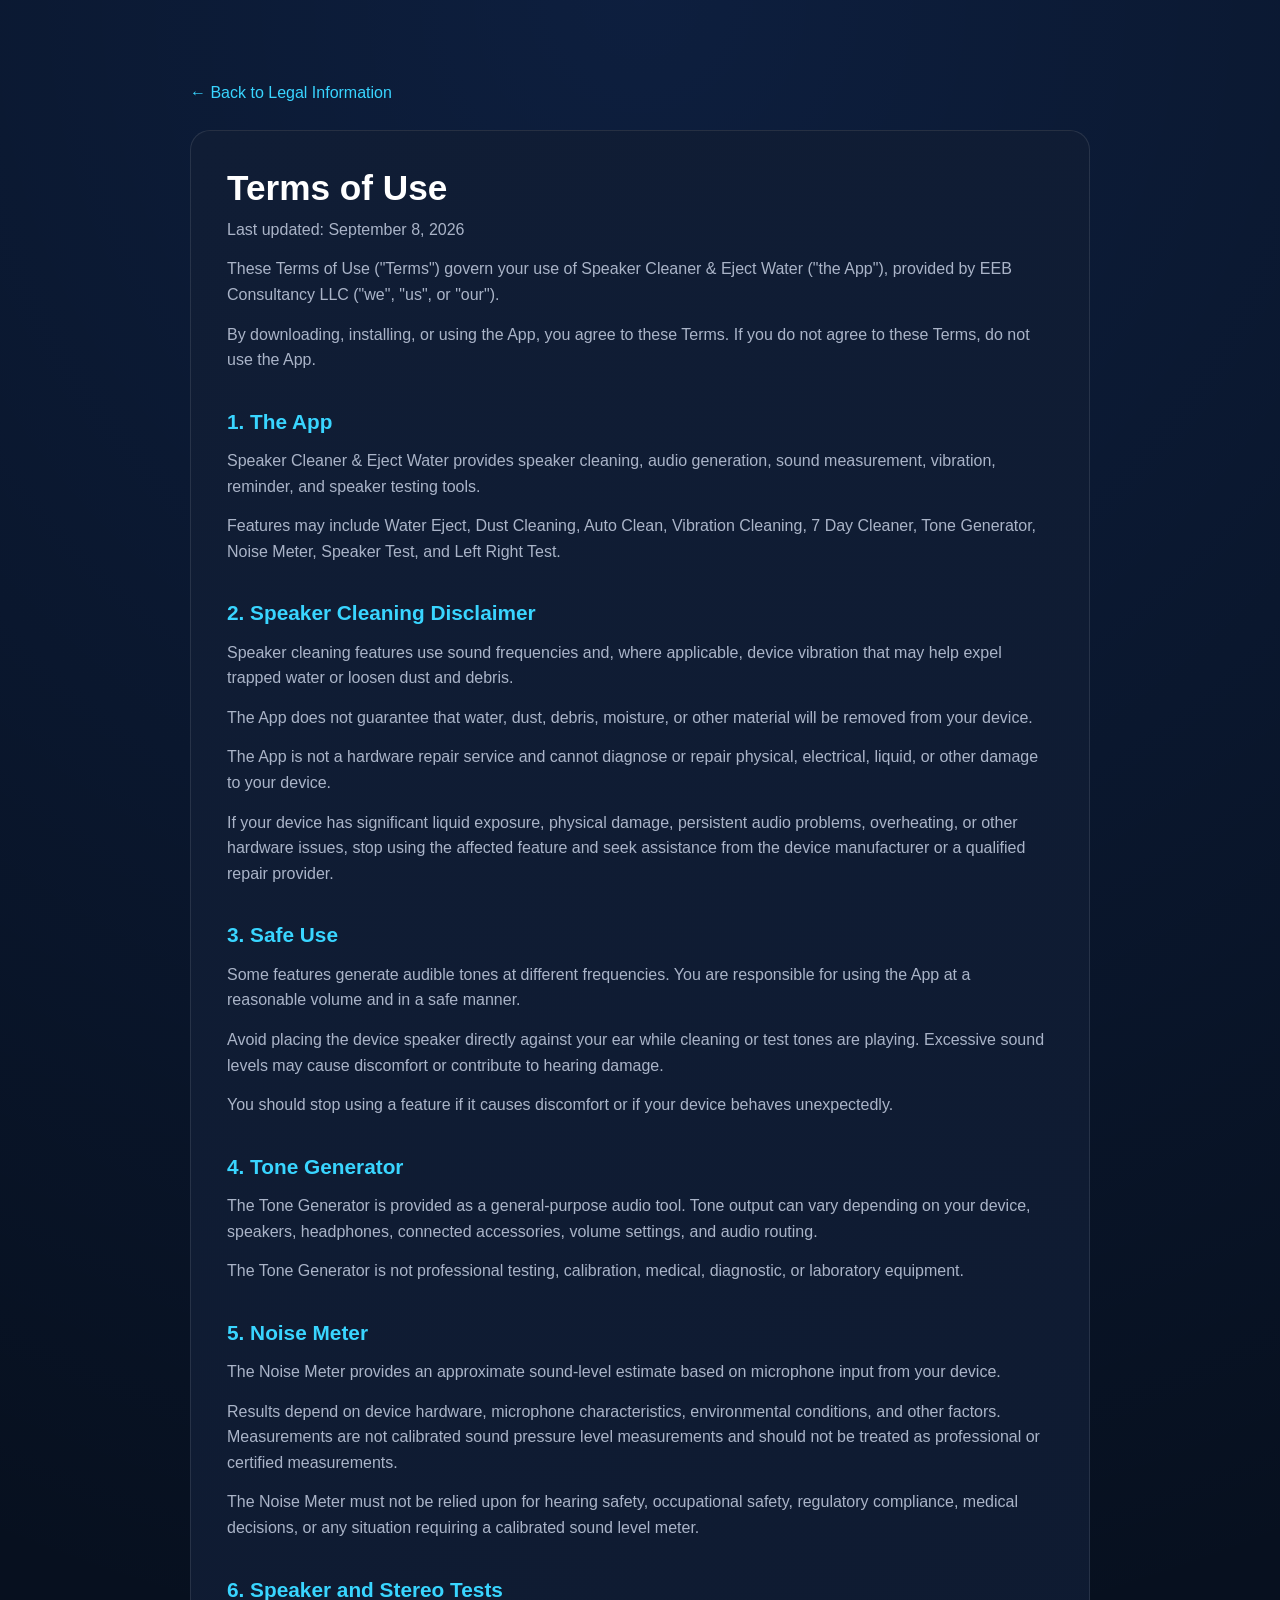
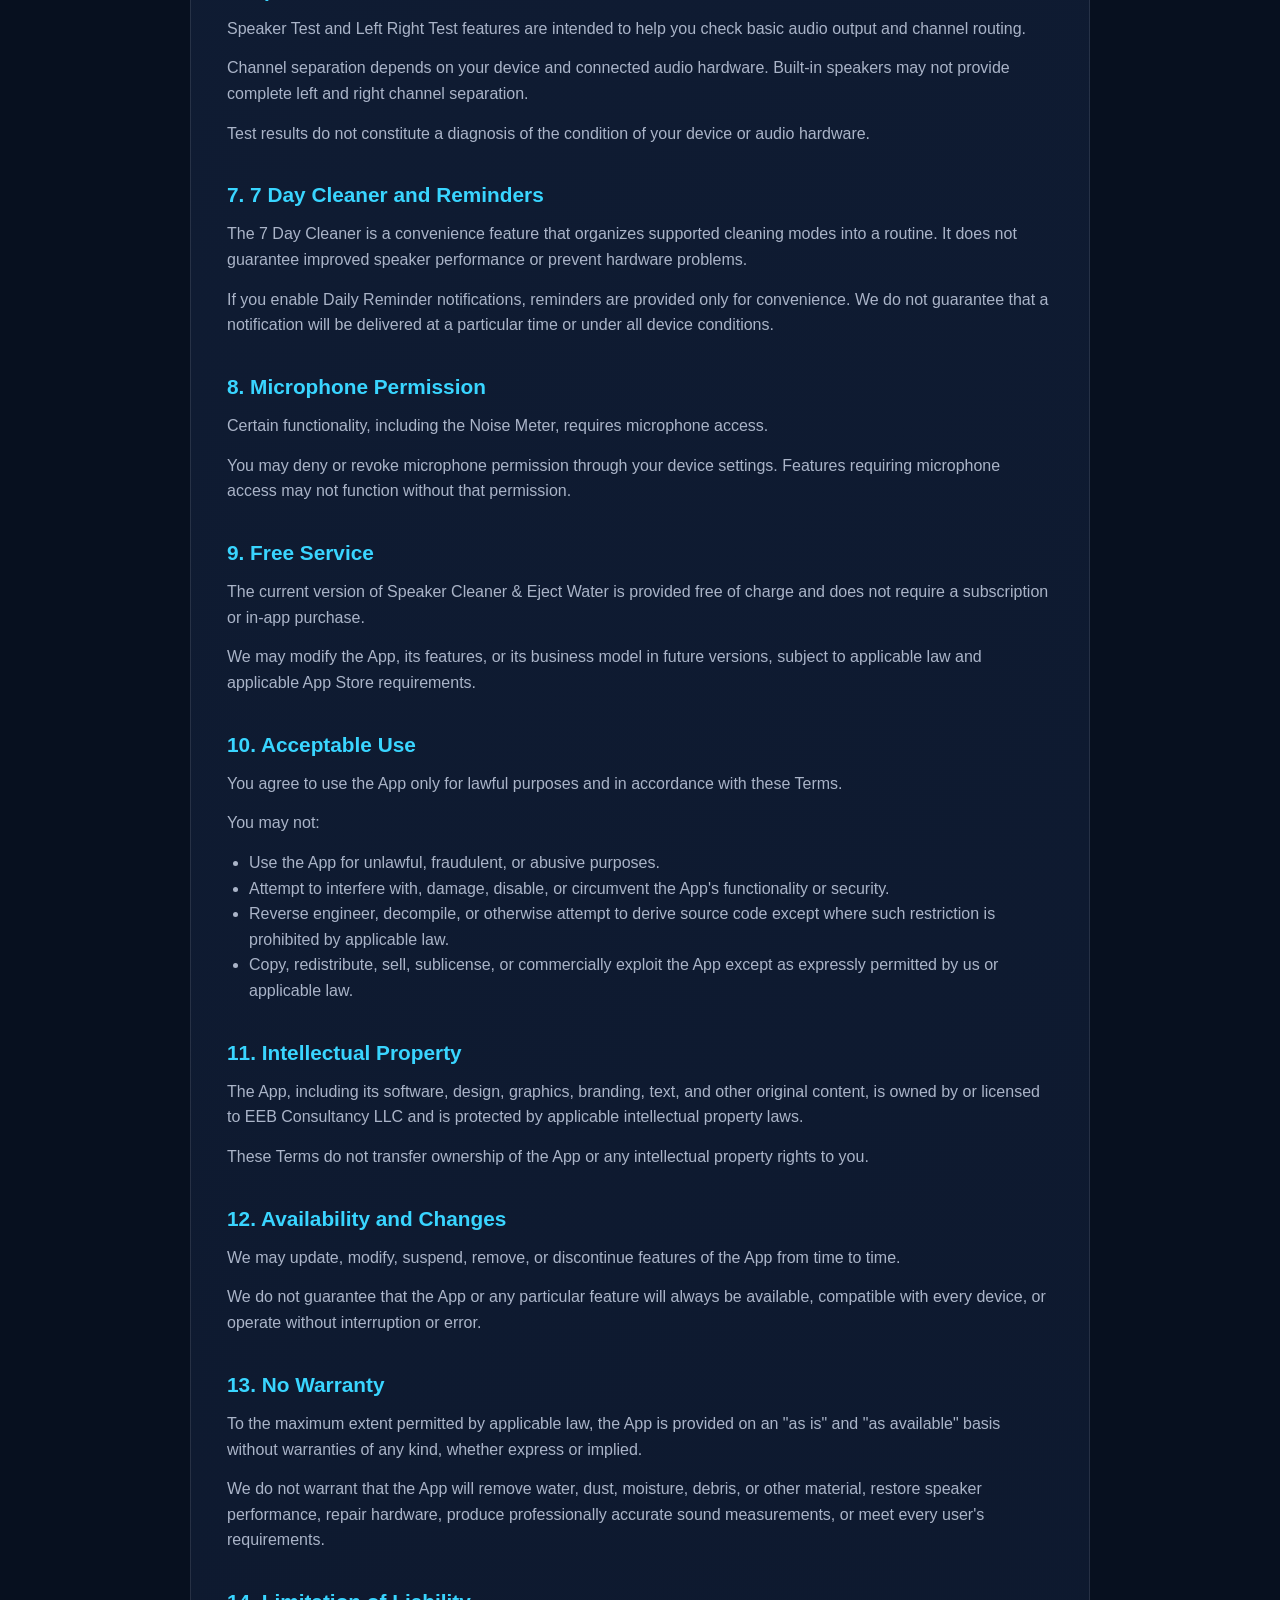
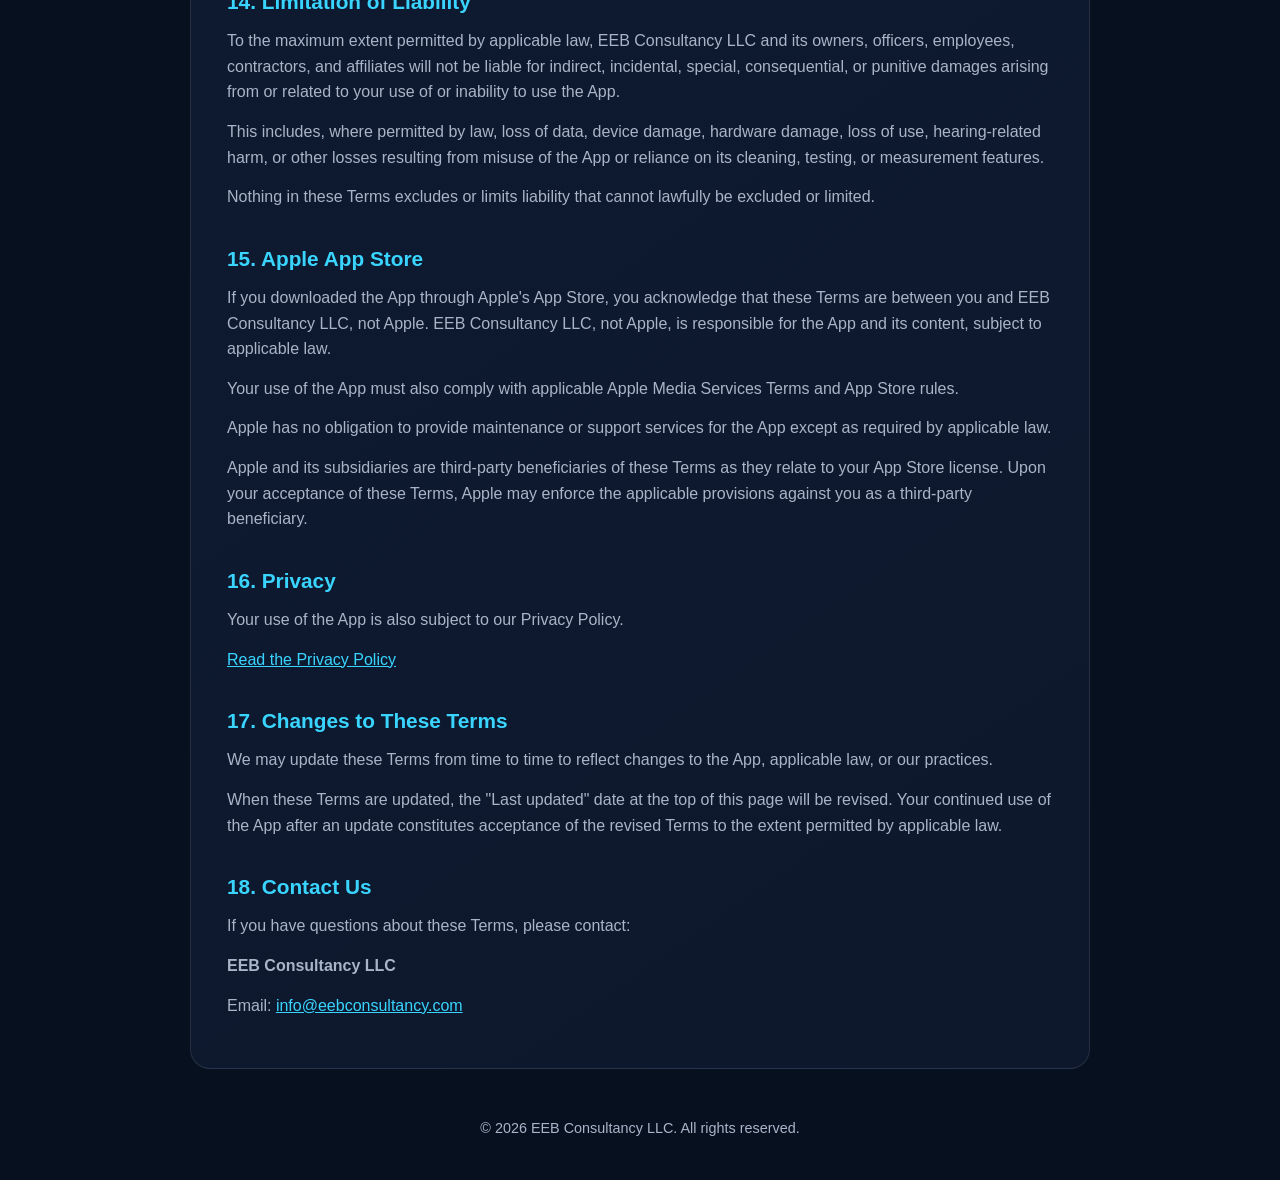
==== terms.html @ f28668a6 "Create terms.html" ====
<!DOCTYPE html>
<html lang="en">
<head>
  <meta charset="UTF-8">
  <meta name="viewport" content="width=device-width, initial-scale=1.0">
  <meta name="description" content="Terms of Use for Speaker Cleaner & Eject Water">
  <title>Terms of Use - Speaker Cleaner & Eject Water</title>
  <link rel="stylesheet" href="styles.css">
</head>

<body>
  <main class="container">
    <a class="back-link" href="index.html">← Back to Legal Information</a>

    <article class="legal-content">
      <h1>Terms of Use</h1>
      <p class="updated">Last updated: September 8, 2026</p>

      <p>
        These Terms of Use ("Terms") govern your use of Speaker Cleaner &
        Eject Water ("the App"), provided by EEB Consultancy LLC ("we", "us",
        or "our").
      </p>

      <p>
        By downloading, installing, or using the App, you agree to these Terms.
        If you do not agree to these Terms, do not use the App.
      </p>

      <h2>1. The App</h2>

      <p>
        Speaker Cleaner & Eject Water provides speaker cleaning, audio
        generation, sound measurement, vibration, reminder, and speaker
        testing tools.
      </p>

      <p>
        Features may include Water Eject, Dust Cleaning, Auto Clean,
        Vibration Cleaning, 7 Day Cleaner, Tone Generator, Noise Meter,
        Speaker Test, and Left Right Test.
      </p>

      <h2>2. Speaker Cleaning Disclaimer</h2>

      <p>
        Speaker cleaning features use sound frequencies and, where
        applicable, device vibration that may help expel trapped water or
        loosen dust and debris.
      </p>

      <p>
        The App does not guarantee that water, dust, debris, moisture, or
        other material will be removed from your device.
      </p>

      <p>
        The App is not a hardware repair service and cannot diagnose or repair
        physical, electrical, liquid, or other damage to your device.
      </p>

      <p>
        If your device has significant liquid exposure, physical damage,
        persistent audio problems, overheating, or other hardware issues,
        stop using the affected feature and seek assistance from the device
        manufacturer or a qualified repair provider.
      </p>

      <h2>3. Safe Use</h2>

      <p>
        Some features generate audible tones at different frequencies. You
        are responsible for using the App at a reasonable volume and in a
        safe manner.
      </p>

      <p>
        Avoid placing the device speaker directly against your ear while
        cleaning or test tones are playing. Excessive sound levels may cause
        discomfort or contribute to hearing damage.
      </p>

      <p>
        You should stop using a feature if it causes discomfort or if your
        device behaves unexpectedly.
      </p>

      <h2>4. Tone Generator</h2>

      <p>
        The Tone Generator is provided as a general-purpose audio tool. Tone
        output can vary depending on your device, speakers, headphones,
        connected accessories, volume settings, and audio routing.
      </p>

      <p>
        The Tone Generator is not professional testing, calibration, medical,
        diagnostic, or laboratory equipment.
      </p>

      <h2>5. Noise Meter</h2>

      <p>
        The Noise Meter provides an approximate sound-level estimate based on
        microphone input from your device.
      </p>

      <p>
        Results depend on device hardware, microphone characteristics,
        environmental conditions, and other factors. Measurements are not
        calibrated sound pressure level measurements and should not be treated
        as professional or certified measurements.
      </p>

      <p>
        The Noise Meter must not be relied upon for hearing safety,
        occupational safety, regulatory compliance, medical decisions, or
        any situation requiring a calibrated sound level meter.
      </p>

      <h2>6. Speaker and Stereo Tests</h2>

      <p>
        Speaker Test and Left Right Test features are intended to help you
        check basic audio output and channel routing.
      </p>

      <p>
        Channel separation depends on your device and connected audio
        hardware. Built-in speakers may not provide complete left and right
        channel separation.
      </p>

      <p>
        Test results do not constitute a diagnosis of the condition of your
        device or audio hardware.
      </p>

      <h2>7. 7 Day Cleaner and Reminders</h2>

      <p>
        The 7 Day Cleaner is a convenience feature that organizes supported
        cleaning modes into a routine. It does not guarantee improved speaker
        performance or prevent hardware problems.
      </p>

      <p>
        If you enable Daily Reminder notifications, reminders are provided
        only for convenience. We do not guarantee that a notification will be
        delivered at a particular time or under all device conditions.
      </p>

      <h2>8. Microphone Permission</h2>

      <p>
        Certain functionality, including the Noise Meter, requires microphone
        access.
      </p>

      <p>
        You may deny or revoke microphone permission through your device
        settings. Features requiring microphone access may not function
        without that permission.
      </p>

      <h2>9. Free Service</h2>

      <p>
        The current version of Speaker Cleaner & Eject Water is provided free
        of charge and does not require a subscription or in-app purchase.
      </p>

      <p>
        We may modify the App, its features, or its business model in future
        versions, subject to applicable law and applicable App Store
        requirements.
      </p>

      <h2>10. Acceptable Use</h2>

      <p>
        You agree to use the App only for lawful purposes and in accordance
        with these Terms.
      </p>

      <p>You may not:</p>

      <ul>
        <li>Use the App for unlawful, fraudulent, or abusive purposes.</li>
        <li>
          Attempt to interfere with, damage, disable, or circumvent the App's
          functionality or security.
        </li>
        <li>
          Reverse engineer, decompile, or otherwise attempt to derive source
          code except where such restriction is prohibited by applicable law.
        </li>
        <li>
          Copy, redistribute, sell, sublicense, or commercially exploit the
          App except as expressly permitted by us or applicable law.
        </li>
      </ul>

      <h2>11. Intellectual Property</h2>

      <p>
        The App, including its software, design, graphics, branding, text, and
        other original content, is owned by or licensed to EEB Consultancy LLC
        and is protected by applicable intellectual property laws.
      </p>

      <p>
        These Terms do not transfer ownership of the App or any intellectual
        property rights to you.
      </p>

      <h2>12. Availability and Changes</h2>

      <p>
        We may update, modify, suspend, remove, or discontinue features of the
        App from time to time.
      </p>

      <p>
        We do not guarantee that the App or any particular feature will always
        be available, compatible with every device, or operate without
        interruption or error.
      </p>

      <h2>13. No Warranty</h2>

      <p>
        To the maximum extent permitted by applicable law, the App is provided
        on an "as is" and "as available" basis without warranties of any kind,
        whether express or implied.
      </p>

      <p>
        We do not warrant that the App will remove water, dust, moisture,
        debris, or other material, restore speaker performance, repair
        hardware, produce professionally accurate sound measurements, or meet
        every user's requirements.
      </p>

      <h2>14. Limitation of Liability</h2>

      <p>
        To the maximum extent permitted by applicable law, EEB Consultancy
        LLC and its owners, officers, employees, contractors, and affiliates
        will not be liable for indirect, incidental, special, consequential,
        or punitive damages arising from or related to your use of or
        inability to use the App.
      </p>

      <p>
        This includes, where permitted by law, loss of data, device damage,
        hardware damage, loss of use, hearing-related harm, or other losses
        resulting from misuse of the App or reliance on its cleaning, testing,
        or measurement features.
      </p>

      <p>
        Nothing in these Terms excludes or limits liability that cannot
        lawfully be excluded or limited.
      </p>

      <h2>15. Apple App Store</h2>

      <p>
        If you downloaded the App through Apple's App Store, you acknowledge
        that these Terms are between you and EEB Consultancy LLC, not Apple.
        EEB Consultancy LLC, not Apple, is responsible for the App and its
        content, subject to applicable law.
      </p>

      <p>
        Your use of the App must also comply with applicable Apple Media
        Services Terms and App Store rules.
      </p>

      <p>
        Apple has no obligation to provide maintenance or support services for
        the App except as required by applicable law.
      </p>

      <p>
        Apple and its subsidiaries are third-party beneficiaries of these
        Terms as they relate to your App Store license. Upon your acceptance
        of these Terms, Apple may enforce the applicable provisions against
        you as a third-party beneficiary.
      </p>

      <h2>16. Privacy</h2>

      <p>
        Your use of the App is also subject to our Privacy Policy.
      </p>

      <p>
        <a href="privacy.html">Read the Privacy Policy</a>
      </p>

      <h2>17. Changes to These Terms</h2>

      <p>
        We may update these Terms from time to time to reflect changes to the
        App, applicable law, or our practices.
      </p>

      <p>
        When these Terms are updated, the "Last updated" date at the top of
        this page will be revised. Your continued use of the App after an
        update constitutes acceptance of the revised Terms to the extent
        permitted by applicable law.
      </p>

      <h2>18. Contact Us</h2>

      <p>
        If you have questions about these Terms, please contact:
      </p>

      <p>
        <strong>EEB Consultancy LLC</strong>
      </p>

      <p>
        Email:
        <a href="mailto:info@eebconsultancy.com">info@eebconsultancy.com</a>
      </p>
    </article>

    <footer>
      <p>&copy; 2026 EEB Consultancy LLC. All rights reserved.</p>
    </footer>
  </main>
</body>
</html>
---- styles.css ----
:root {
  --background: #07101f;
  --surface: #101d35;
  --surface-hover: #162747;
  --accent: #39d5ff;
  --accent-secondary: #3478ff;
  --text: #ffffff;
  --text-secondary: #aab4c8;
  --border: rgba(255, 255, 255, 0.10);
}

* {
  box-sizing: border-box;
  margin: 0;
  padding: 0;
}

body {
  min-height: 100vh;
  background:
    radial-gradient(circle at top, rgba(52, 120, 255, 0.14), transparent 38%),
    var(--background);
  color: var(--text);
  font-family: -apple-system, BlinkMacSystemFont, "Segoe UI", sans-serif;
  line-height: 1.6;
}

.container {
  width: min(900px, calc(100% - 40px));
  margin: 0 auto;
  padding: 80px 0 40px;
}

.hero {
  text-align: center;
  margin-bottom: 56px;
}

.hero h1 {
  font-size: clamp(2rem, 6vw, 3.4rem);
  line-height: 1.15;
  letter-spacing: -0.03em;
  margin-bottom: 12px;
}

.hero p {
  color: var(--text-secondary);
  font-size: 1.1rem;
}

.legal-links {
  display: grid;
  grid-template-columns: repeat(2, 1fr);
  gap: 20px;
}

.legal-card {
  display: block;
  padding: 28px;
  background: linear-gradient(145deg, var(--surface), #0d182d);
  border: 1px solid var(--border);
  border-radius: 20px;
  color: var(--text);
  text-decoration: none;
  transition: transform 0.2s ease, border-color 0.2s ease, background 0.2s ease;
}

.legal-card:hover {
  transform: translateY(-3px);
  border-color: rgba(57, 213, 255, 0.45);
  background: var(--surface-hover);
}

.legal-card h2 {
  color: var(--accent);
  font-size: 1.35rem;
  margin-bottom: 8px;
}

.legal-card p {
  color: var(--text-secondary);
}

.legal-content {
  background: linear-gradient(145deg, var(--surface), #0d182d);
  border: 1px solid var(--border);
  border-radius: 20px;
  padding: 36px;
}

.legal-content h1 {
  font-size: 2.2rem;
  line-height: 1.2;
  margin-bottom: 8px;
}

.legal-content h2 {
  color: var(--accent);
  font-size: 1.3rem;
  margin-top: 32px;
  margin-bottom: 10px;
}

.legal-content p,
.legal-content li {
  color: var(--text-secondary);
}

.legal-content p {
  margin-bottom: 14px;
}

.legal-content ul {
  padding-left: 22px;
  margin-bottom: 16px;
}

.legal-content a {
  color: var(--accent);
}

.updated {
  color: var(--text-secondary);
  margin-bottom: 32px;
}

.back-link {
  display: inline-block;
  color: var(--accent);
  text-decoration: none;
  margin-bottom: 24px;
}

.back-link:hover {
  text-decoration: underline;
}

footer {
  text-align: center;
  color: var(--text-secondary);
  font-size: 0.9rem;
  margin-top: 48px;
}

@media (max-width: 650px) {
  .container {
    width: min(100% - 28px, 900px);
    padding-top: 48px;
  }

  .legal-links {
    grid-template-columns: 1fr;
  }

  .legal-content {
    padding: 24px;
  }

  .hero {
    margin-bottom: 36px;
  }
}
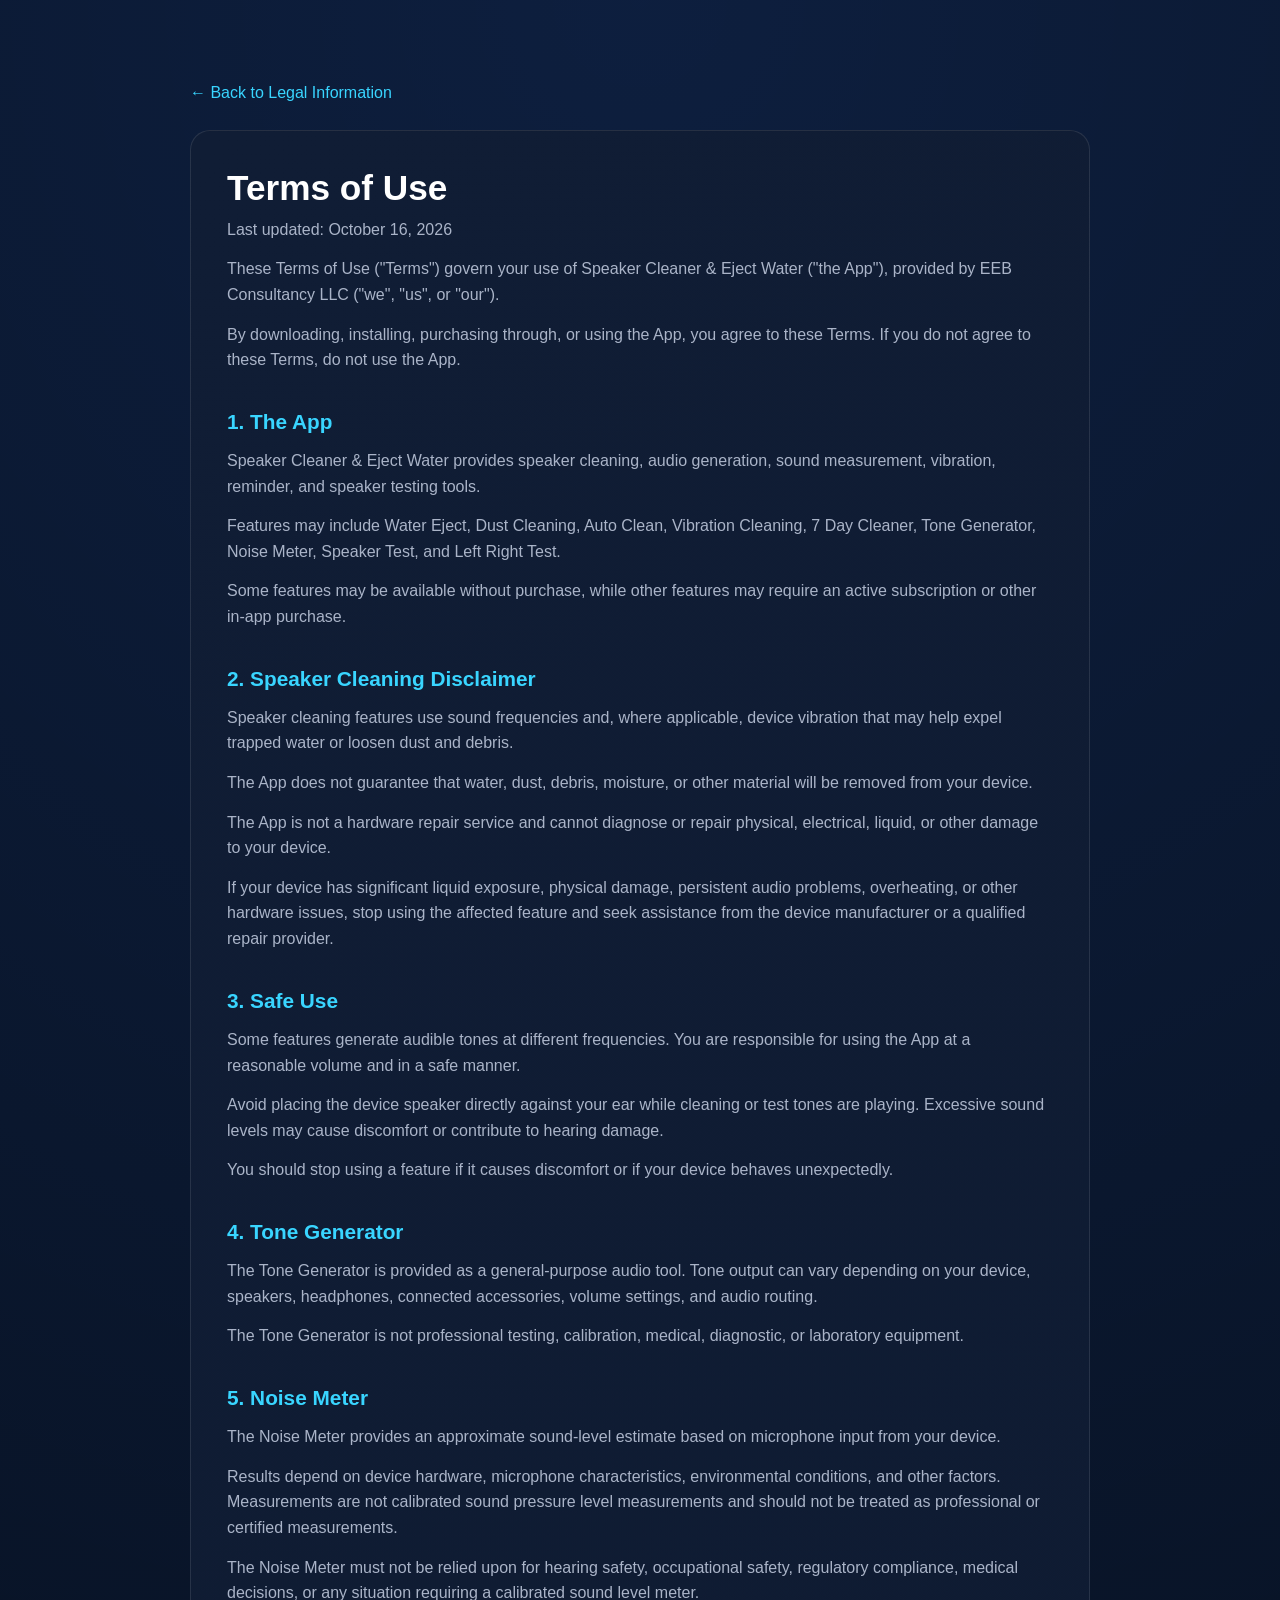
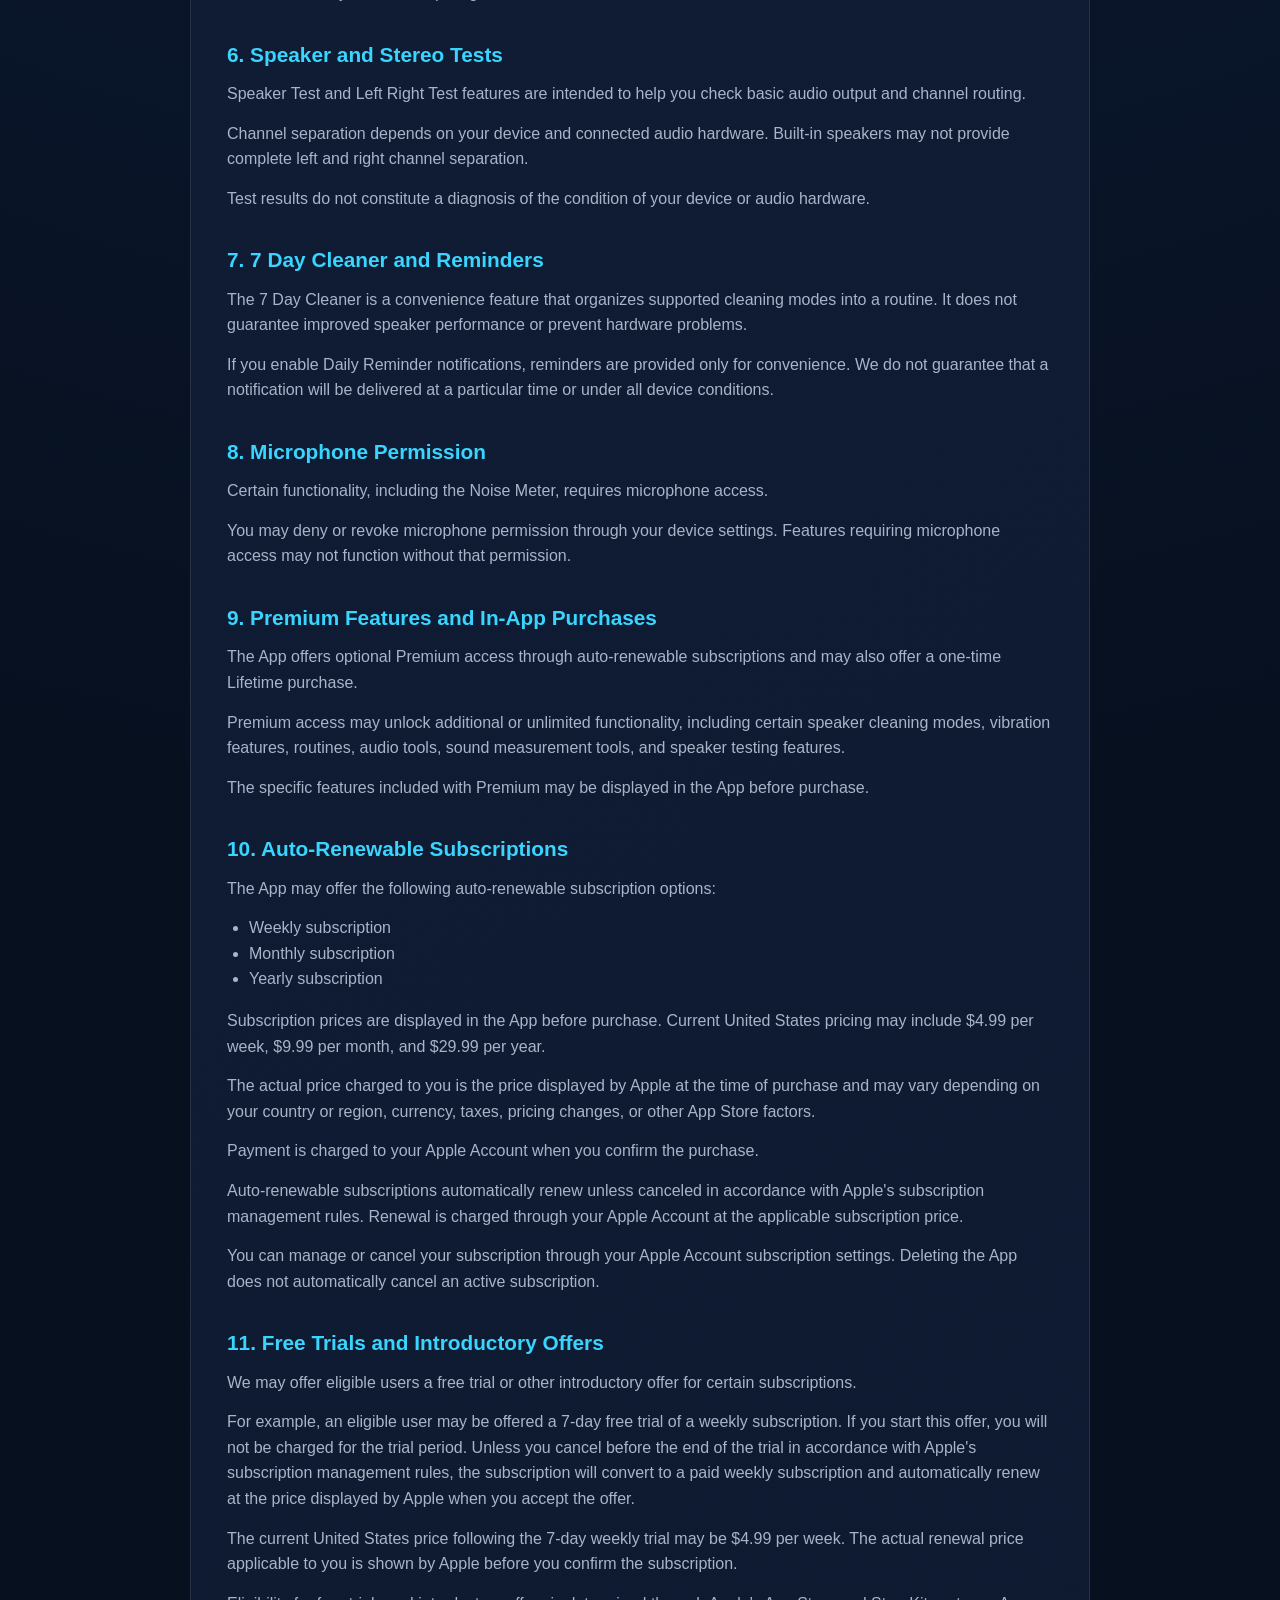
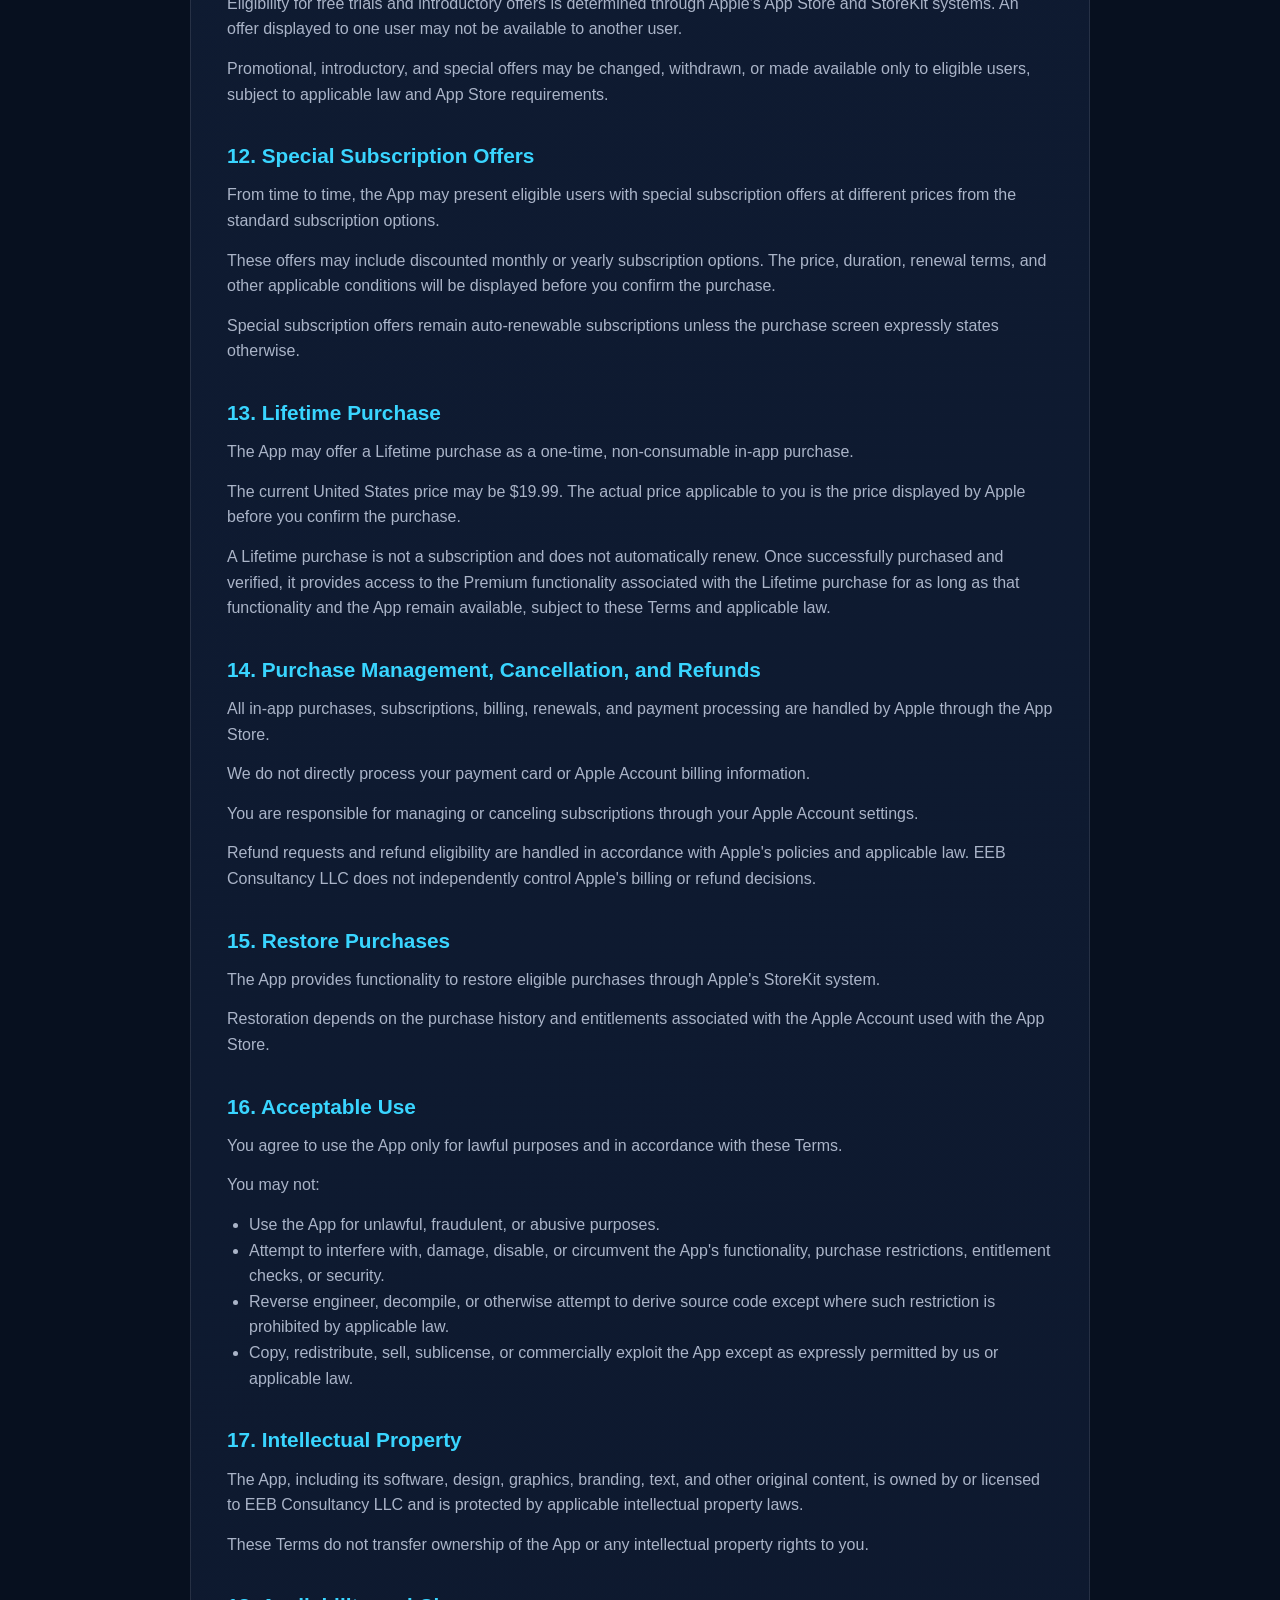
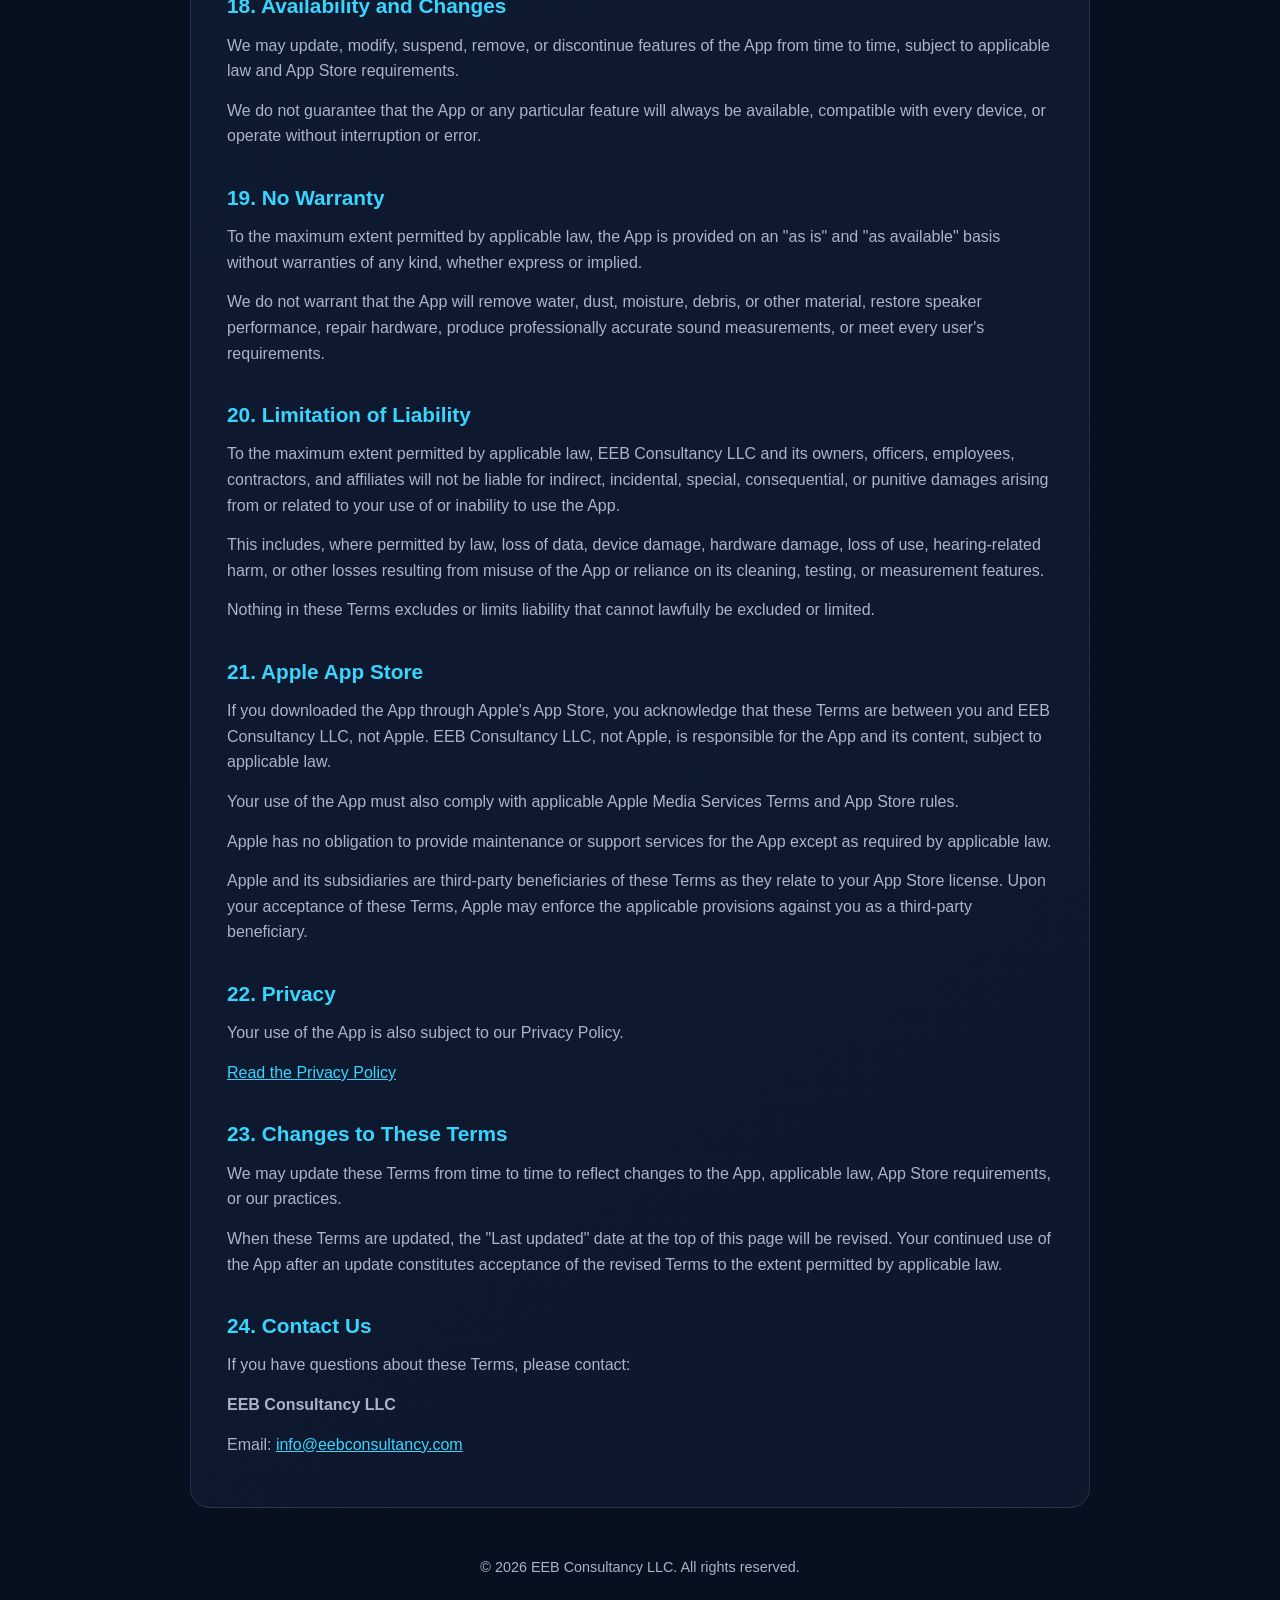
==== commit b78c134c: "Update terms.html" ====
--- a/terms.html
+++ b/terms.html
@@ -14,7 +14,7 @@
 
     <article class="legal-content">
       <h1>Terms of Use</h1>
-      <p class="updated">Last updated: September 8, 2026</p>
+      <p class="updated">Last updated: October 16, 2026</p>
 
       <p>
         These Terms of Use ("Terms") govern your use of Speaker Cleaner &
@@ -23,8 +23,9 @@
       </p>
 
       <p>
-        By downloading, installing, or using the App, you agree to these Terms.
-        If you do not agree to these Terms, do not use the App.
+        By downloading, installing, purchasing through, or using the App, you
+        agree to these Terms. If you do not agree to these Terms, do not use
+        the App.
       </p>
 
       <h2>1. The App</h2>
@@ -39,6 +40,11 @@
         Features may include Water Eject, Dust Cleaning, Auto Clean,
         Vibration Cleaning, 7 Day Cleaner, Tone Generator, Noise Meter,
         Speaker Test, and Left Right Test.
+      </p>
+
+      <p>
+        Some features may be available without purchase, while other features
+        may require an active subscription or other in-app purchase.
       </p>
 
       <h2>2. Speaker Cleaning Disclaimer</h2>
@@ -163,20 +169,178 @@
         without that permission.
       </p>
 
-      <h2>9. Free Service</h2>
-
-      <p>
-        The current version of Speaker Cleaner & Eject Water is provided free
-        of charge and does not require a subscription or in-app purchase.
-      </p>
-
-      <p>
-        We may modify the App, its features, or its business model in future
-        versions, subject to applicable law and applicable App Store
-        requirements.
-      </p>
-
-      <h2>10. Acceptable Use</h2>
+      <h2>9. Premium Features and In-App Purchases</h2>
+
+      <p>
+        The App offers optional Premium access through auto-renewable
+        subscriptions and may also offer a one-time Lifetime purchase.
+      </p>
+
+      <p>
+        Premium access may unlock additional or unlimited functionality,
+        including certain speaker cleaning modes, vibration features,
+        routines, audio tools, sound measurement tools, and speaker testing
+        features.
+      </p>
+
+      <p>
+        The specific features included with Premium may be displayed in the
+        App before purchase.
+      </p>
+
+      <h2>10. Auto-Renewable Subscriptions</h2>
+
+      <p>
+        The App may offer the following auto-renewable subscription options:
+      </p>
+
+      <ul>
+        <li>Weekly subscription</li>
+        <li>Monthly subscription</li>
+        <li>Yearly subscription</li>
+      </ul>
+
+      <p>
+        Subscription prices are displayed in the App before purchase. Current
+        United States pricing may include $4.99 per week, $9.99 per month,
+        and $29.99 per year.
+      </p>
+
+      <p>
+        The actual price charged to you is the price displayed by Apple at
+        the time of purchase and may vary depending on your country or region,
+        currency, taxes, pricing changes, or other App Store factors.
+      </p>
+
+      <p>
+        Payment is charged to your Apple Account when you confirm the
+        purchase.
+      </p>
+
+      <p>
+        Auto-renewable subscriptions automatically renew unless canceled in
+        accordance with Apple's subscription management rules. Renewal is
+        charged through your Apple Account at the applicable subscription
+        price.
+      </p>
+
+      <p>
+        You can manage or cancel your subscription through your Apple Account
+        subscription settings. Deleting the App does not automatically cancel
+        an active subscription.
+      </p>
+
+      <h2>11. Free Trials and Introductory Offers</h2>
+
+      <p>
+        We may offer eligible users a free trial or other introductory offer
+        for certain subscriptions.
+      </p>
+
+      <p>
+        For example, an eligible user may be offered a 7-day free trial of a
+        weekly subscription. If you start this offer, you will not be charged
+        for the trial period. Unless you cancel before the end of the trial in
+        accordance with Apple's subscription management rules, the
+        subscription will convert to a paid weekly subscription and
+        automatically renew at the price displayed by Apple when you accept
+        the offer.
+      </p>
+
+      <p>
+        The current United States price following the 7-day weekly trial may
+        be $4.99 per week. The actual renewal price applicable to you is shown
+        by Apple before you confirm the subscription.
+      </p>
+
+      <p>
+        Eligibility for free trials and introductory offers is determined
+        through Apple's App Store and StoreKit systems. An offer displayed to
+        one user may not be available to another user.
+      </p>
+
+      <p>
+        Promotional, introductory, and special offers may be changed,
+        withdrawn, or made available only to eligible users, subject to
+        applicable law and App Store requirements.
+      </p>
+
+      <h2>12. Special Subscription Offers</h2>
+
+      <p>
+        From time to time, the App may present eligible users with special
+        subscription offers at different prices from the standard subscription
+        options.
+      </p>
+
+      <p>
+        These offers may include discounted monthly or yearly subscription
+        options. The price, duration, renewal terms, and other applicable
+        conditions will be displayed before you confirm the purchase.
+      </p>
+
+      <p>
+        Special subscription offers remain auto-renewable subscriptions
+        unless the purchase screen expressly states otherwise.
+      </p>
+
+      <h2>13. Lifetime Purchase</h2>
+
+      <p>
+        The App may offer a Lifetime purchase as a one-time, non-consumable
+        in-app purchase.
+      </p>
+
+      <p>
+        The current United States price may be $19.99. The actual price
+        applicable to you is the price displayed by Apple before you confirm
+        the purchase.
+      </p>
+
+      <p>
+        A Lifetime purchase is not a subscription and does not automatically
+        renew. Once successfully purchased and verified, it provides access
+        to the Premium functionality associated with the Lifetime purchase
+        for as long as that functionality and the App remain available,
+        subject to these Terms and applicable law.
+      </p>
+
+      <h2>14. Purchase Management, Cancellation, and Refunds</h2>
+
+      <p>
+        All in-app purchases, subscriptions, billing, renewals, and payment
+        processing are handled by Apple through the App Store.
+      </p>
+
+      <p>
+        We do not directly process your payment card or Apple Account billing
+        information.
+      </p>
+
+      <p>
+        You are responsible for managing or canceling subscriptions through
+        your Apple Account settings.
+      </p>
+
+      <p>
+        Refund requests and refund eligibility are handled in accordance with
+        Apple's policies and applicable law. EEB Consultancy LLC does not
+        independently control Apple's billing or refund decisions.
+      </p>
+
+      <h2>15. Restore Purchases</h2>
+
+      <p>
+        The App provides functionality to restore eligible purchases through
+        Apple's StoreKit system.
+      </p>
+
+      <p>
+        Restoration depends on the purchase history and entitlements
+        associated with the Apple Account used with the App Store.
+      </p>
+
+      <h2>16. Acceptable Use</h2>
 
       <p>
         You agree to use the App only for lawful purposes and in accordance
@@ -189,7 +353,8 @@
         <li>Use the App for unlawful, fraudulent, or abusive purposes.</li>
         <li>
           Attempt to interfere with, damage, disable, or circumvent the App's
-          functionality or security.
+          functionality, purchase restrictions, entitlement checks, or
+          security.
         </li>
         <li>
           Reverse engineer, decompile, or otherwise attempt to derive source
@@ -201,7 +366,7 @@
         </li>
       </ul>
 
-      <h2>11. Intellectual Property</h2>
+      <h2>17. Intellectual Property</h2>
 
       <p>
         The App, including its software, design, graphics, branding, text, and
@@ -214,11 +379,12 @@
         property rights to you.
       </p>
 
-      <h2>12. Availability and Changes</h2>
+      <h2>18. Availability and Changes</h2>
 
       <p>
         We may update, modify, suspend, remove, or discontinue features of the
-        App from time to time.
+        App from time to time, subject to applicable law and App Store
+        requirements.
       </p>
 
       <p>
@@ -227,7 +393,7 @@
         interruption or error.
       </p>
 
-      <h2>13. No Warranty</h2>
+      <h2>19. No Warranty</h2>
 
       <p>
         To the maximum extent permitted by applicable law, the App is provided
@@ -242,7 +408,7 @@
         every user's requirements.
       </p>
 
-      <h2>14. Limitation of Liability</h2>
+      <h2>20. Limitation of Liability</h2>
 
       <p>
         To the maximum extent permitted by applicable law, EEB Consultancy
@@ -264,7 +430,7 @@
         lawfully be excluded or limited.
       </p>
 
-      <h2>15. Apple App Store</h2>
+      <h2>21. Apple App Store</h2>
 
       <p>
         If you downloaded the App through Apple's App Store, you acknowledge
@@ -290,7 +456,7 @@
         you as a third-party beneficiary.
       </p>
 
-      <h2>16. Privacy</h2>
+      <h2>22. Privacy</h2>
 
       <p>
         Your use of the App is also subject to our Privacy Policy.
@@ -300,11 +466,11 @@
         <a href="privacy.html">Read the Privacy Policy</a>
       </p>
 
-      <h2>17. Changes to These Terms</h2>
+      <h2>23. Changes to These Terms</h2>
 
       <p>
         We may update these Terms from time to time to reflect changes to the
-        App, applicable law, or our practices.
+        App, applicable law, App Store requirements, or our practices.
       </p>
 
       <p>
@@ -314,7 +480,7 @@
         permitted by applicable law.
       </p>
 
-      <h2>18. Contact Us</h2>
+      <h2>24. Contact Us</h2>
 
       <p>
         If you have questions about these Terms, please contact:
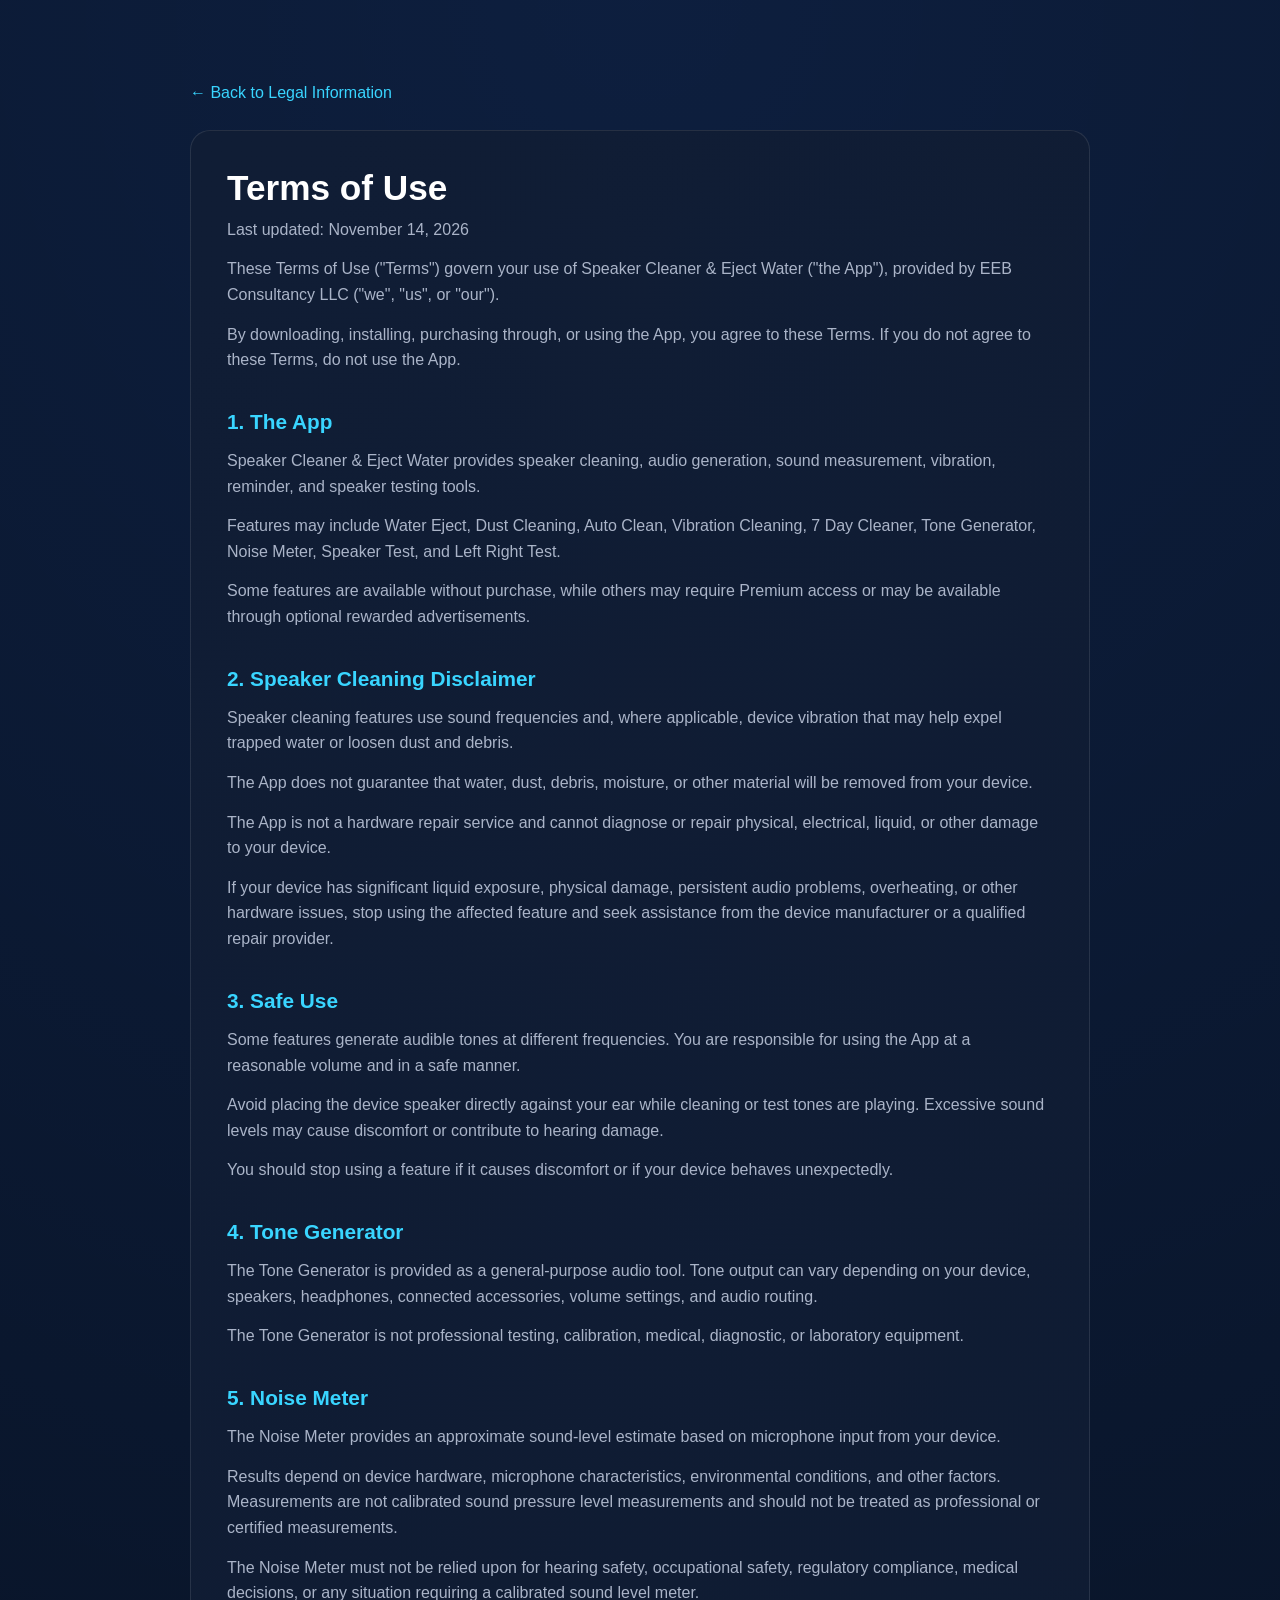
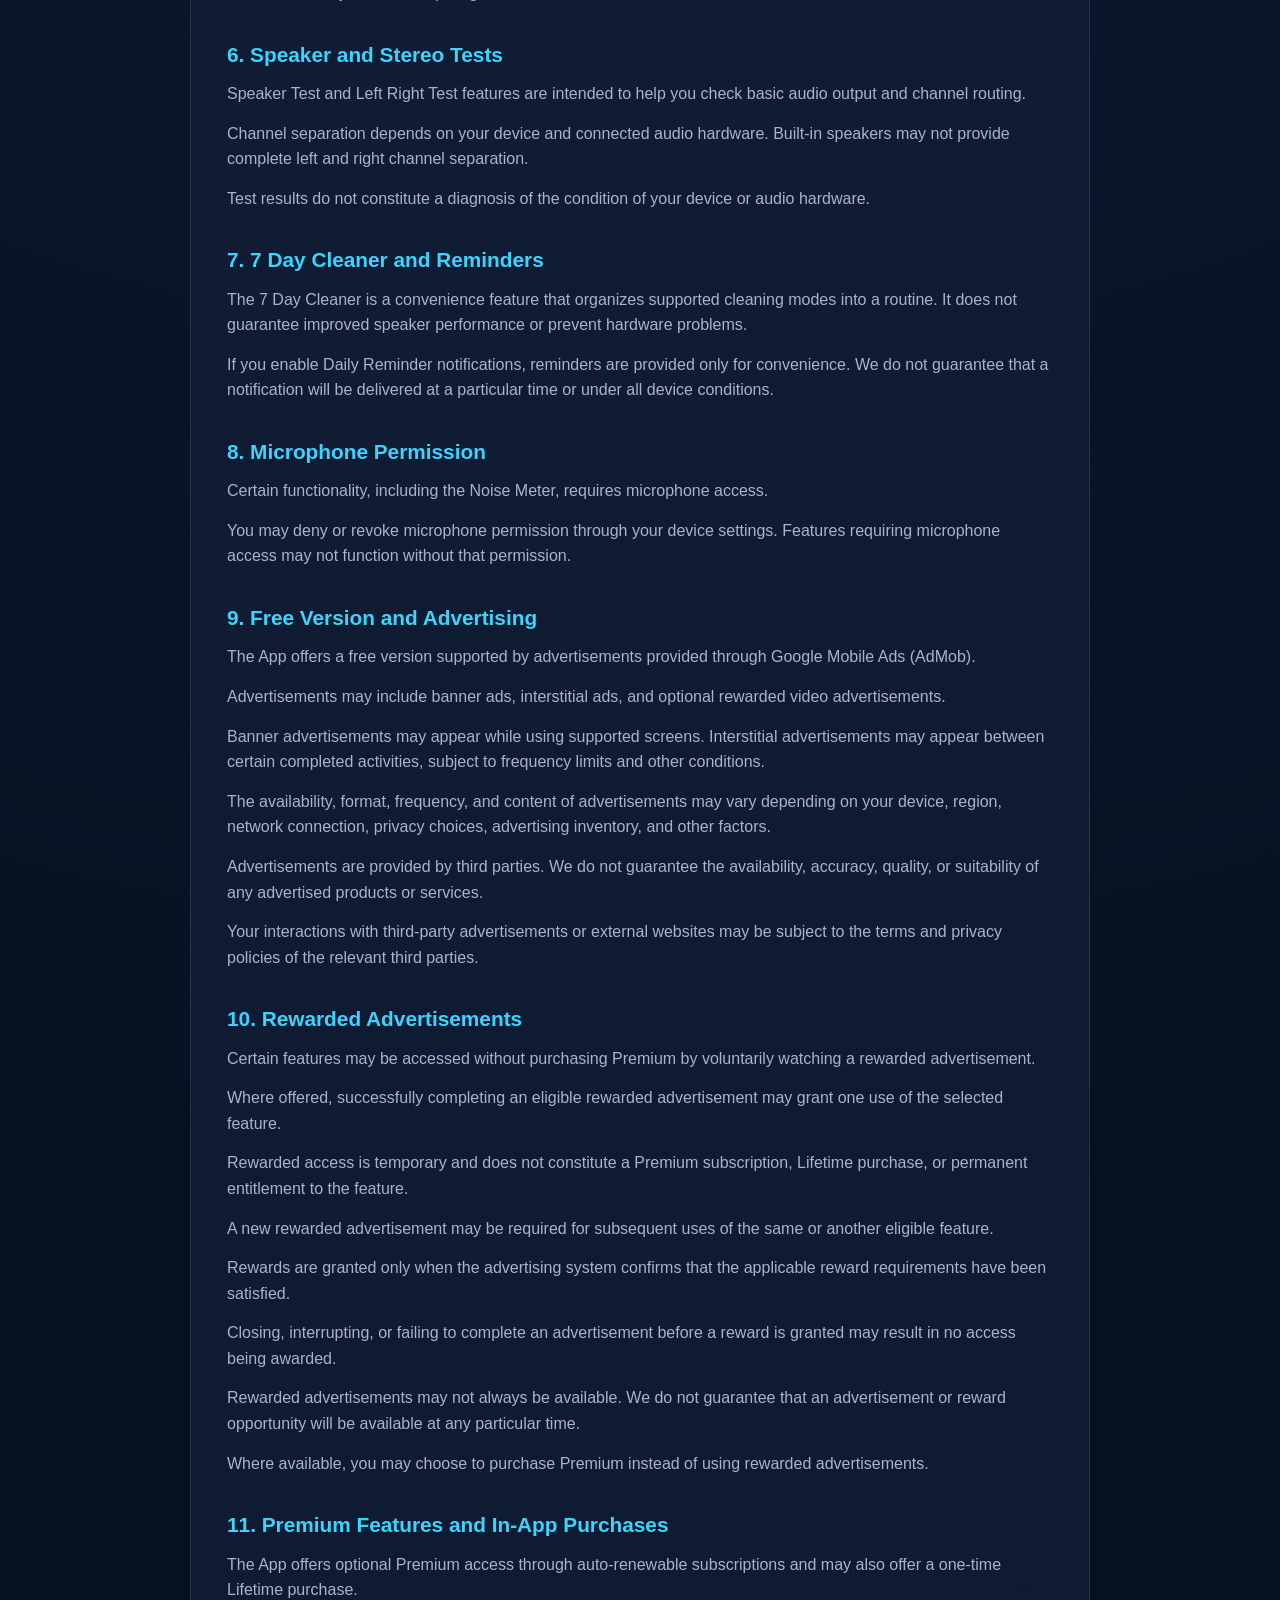
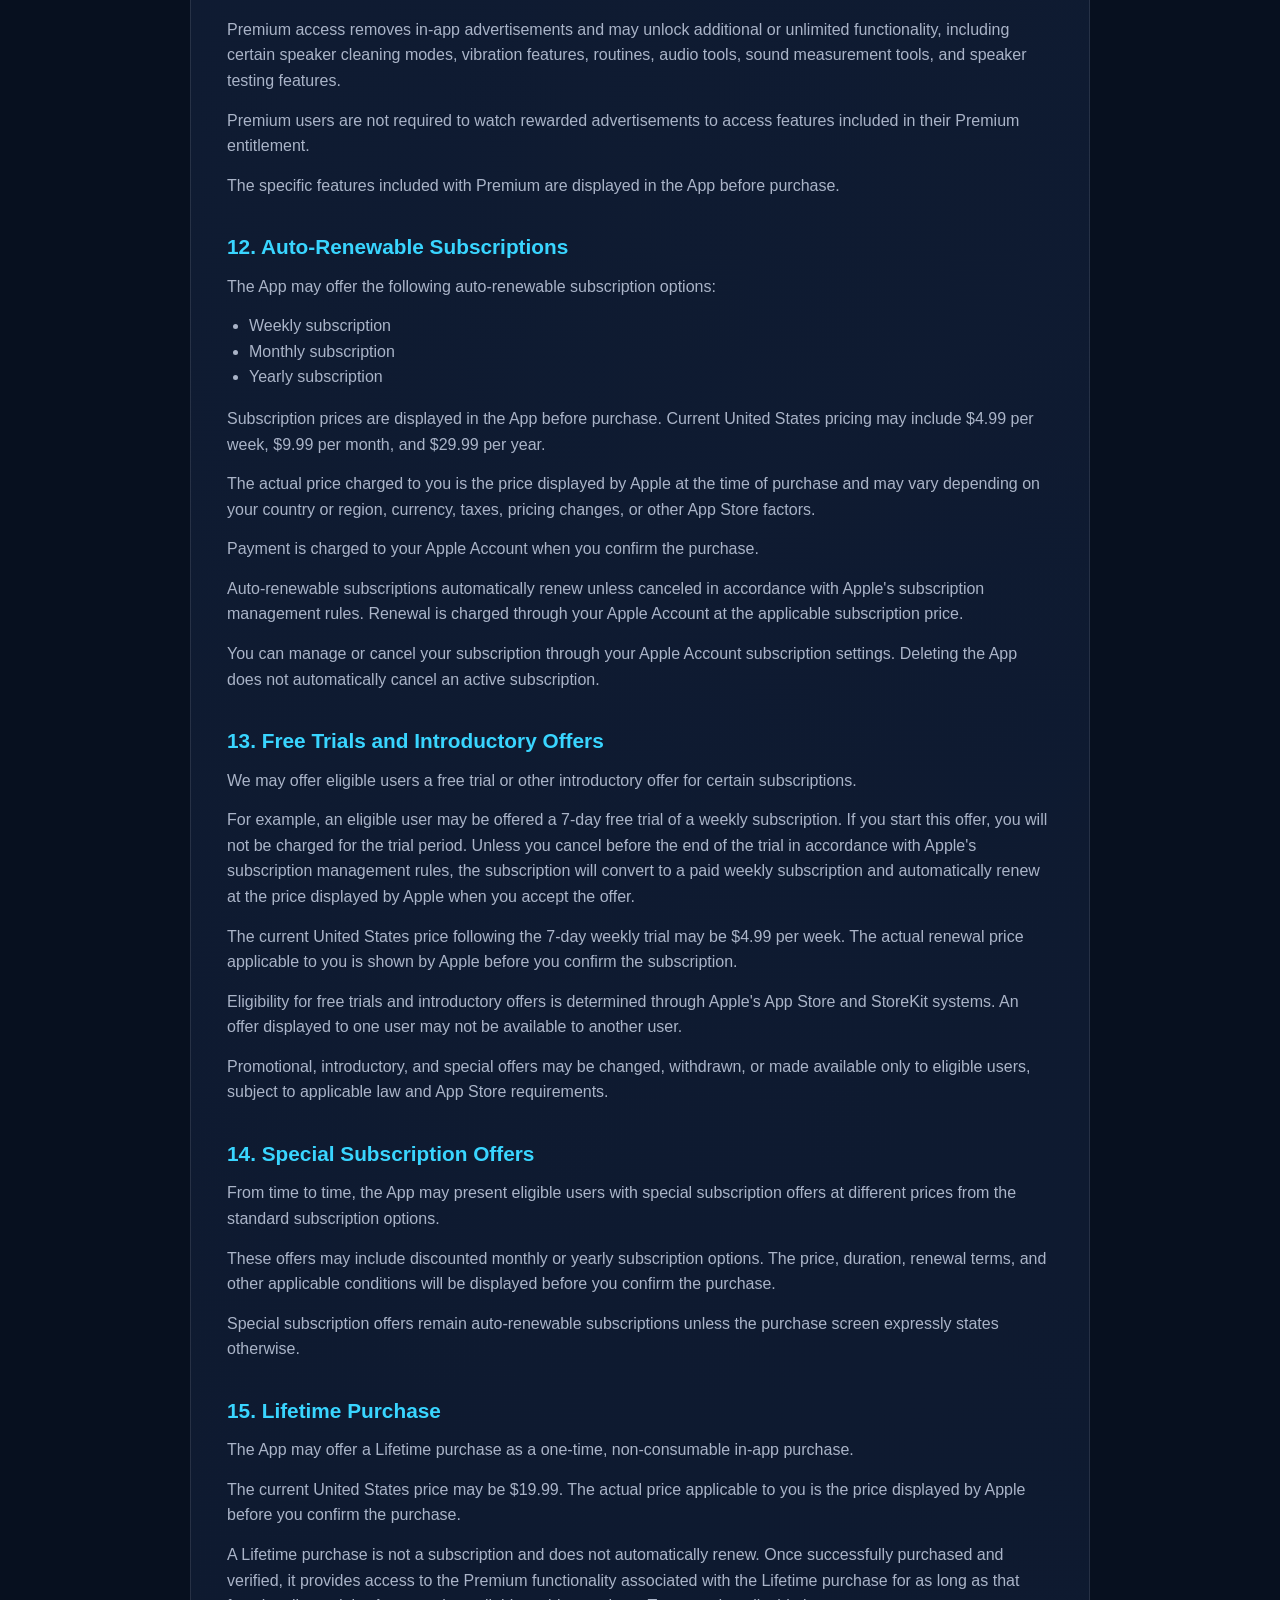
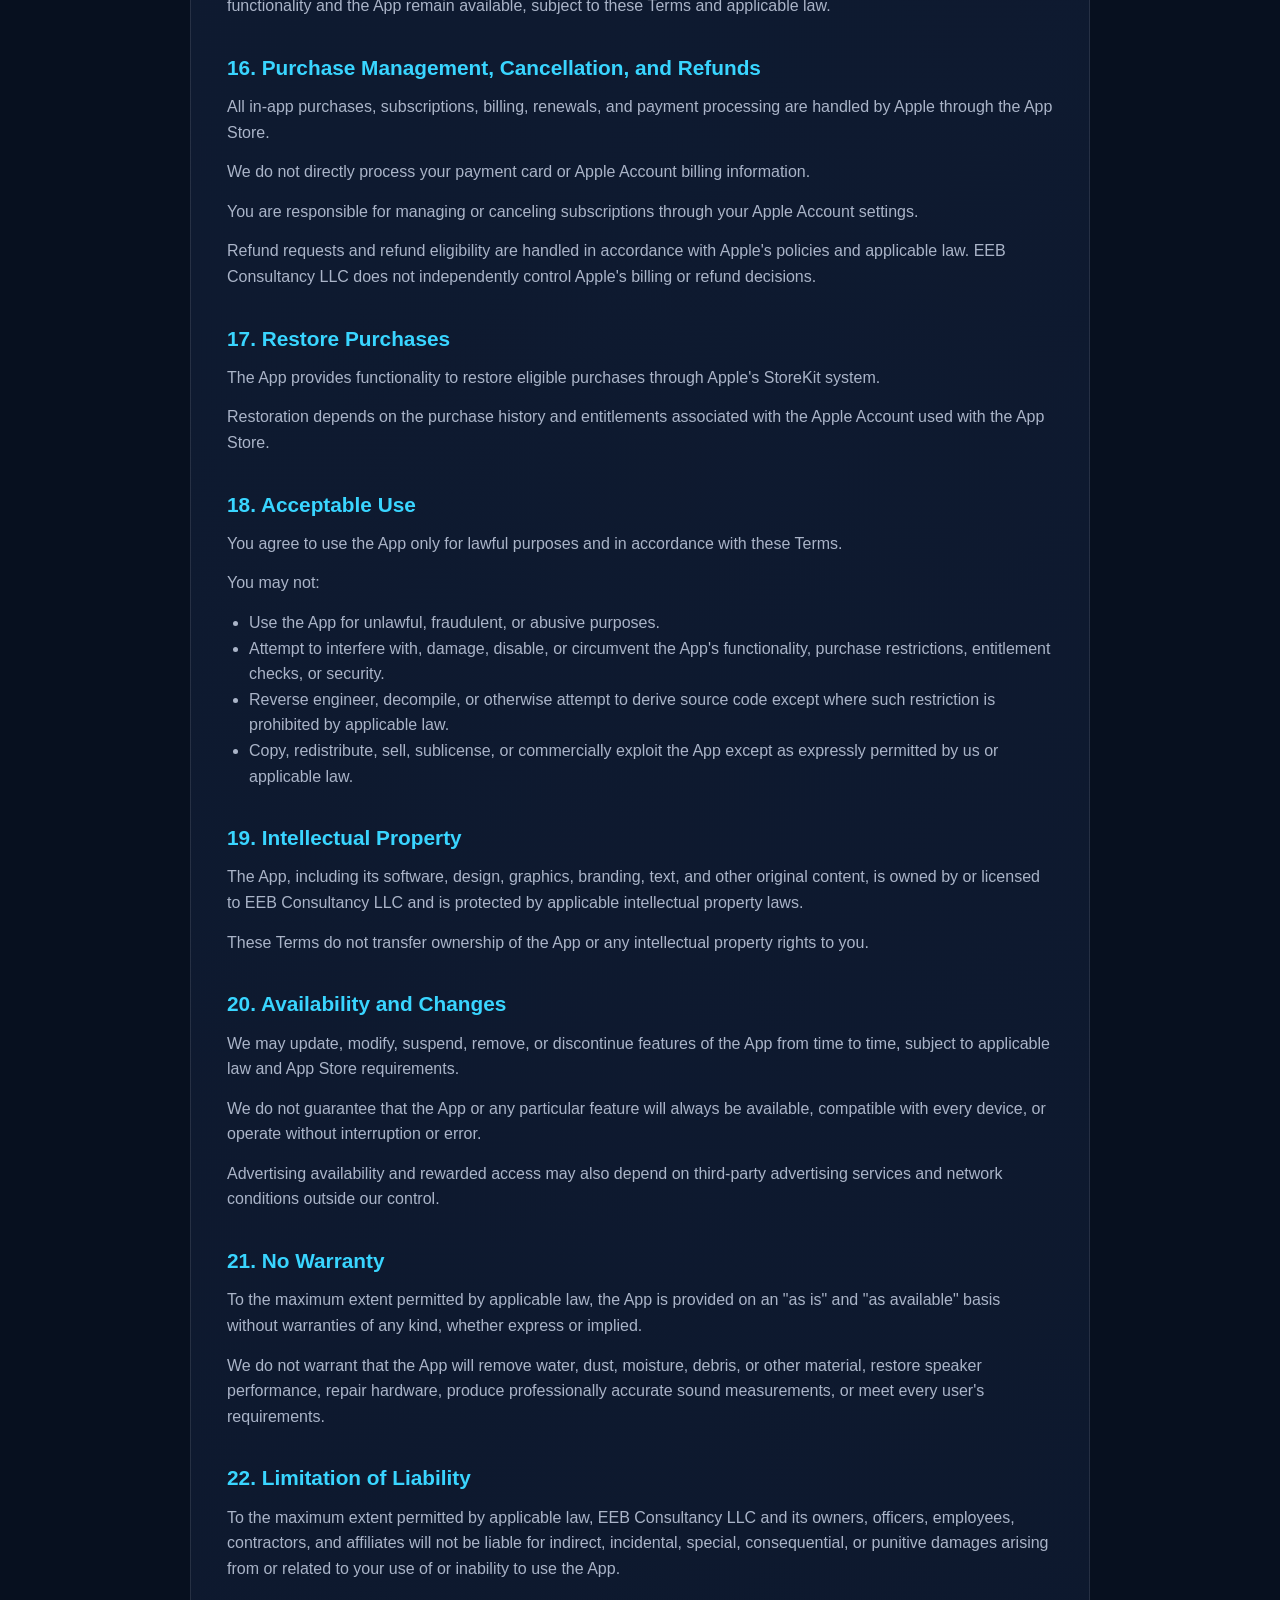
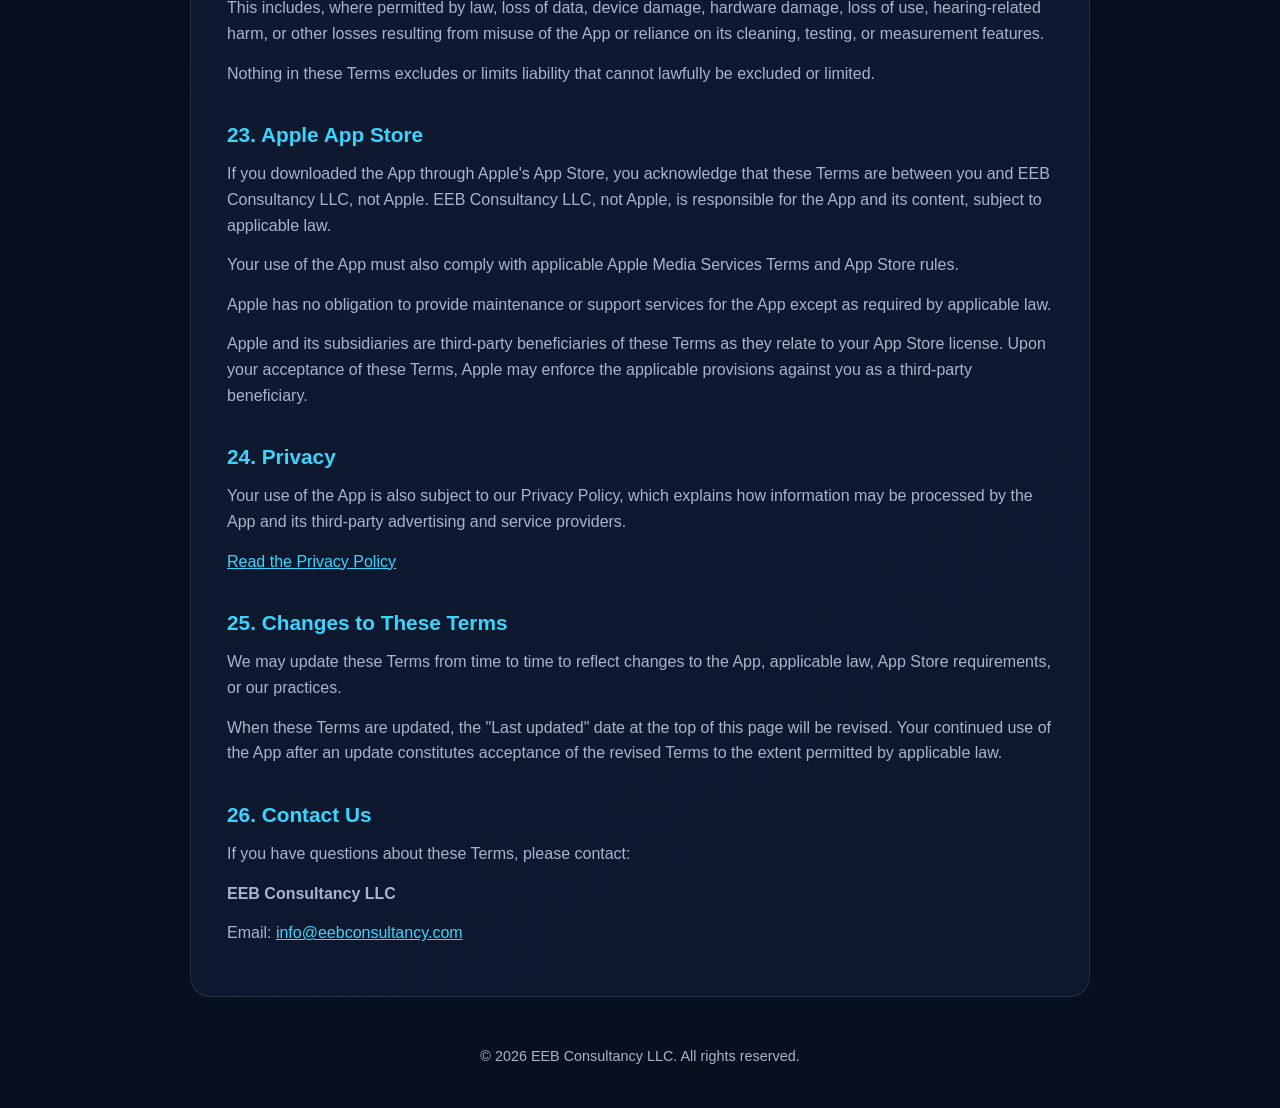
==== commit b702d4e6: "Update terms.html" ====
--- a/terms.html
+++ b/terms.html
@@ -14,7 +14,7 @@
 
     <article class="legal-content">
       <h1>Terms of Use</h1>
-      <p class="updated">Last updated: October 16, 2026</p>
+      <p class="updated">Last updated: November 14, 2026</p>
 
       <p>
         These Terms of Use ("Terms") govern your use of Speaker Cleaner &
@@ -43,8 +43,9 @@
       </p>
 
       <p>
-        Some features may be available without purchase, while other features
-        may require an active subscription or other in-app purchase.
+        Some features are available without purchase, while others may
+        require Premium access or may be available through optional
+        rewarded advertisements.
       </p>
 
       <h2>2. Speaker Cleaning Disclaimer</h2>
@@ -169,7 +170,92 @@
         without that permission.
       </p>
 
-      <h2>9. Premium Features and In-App Purchases</h2>
+      <h2>9. Free Version and Advertising</h2>
+
+      <p>
+        The App offers a free version supported by advertisements
+        provided through Google Mobile Ads (AdMob).
+      </p>
+
+      <p>
+        Advertisements may include banner ads, interstitial ads,
+        and optional rewarded video advertisements.
+      </p>
+
+      <p>
+        Banner advertisements may appear while using supported
+        screens. Interstitial advertisements may appear between
+        certain completed activities, subject to frequency limits
+        and other conditions.
+      </p>
+
+      <p>
+        The availability, format, frequency, and content of
+        advertisements may vary depending on your device,
+        region, network connection, privacy choices,
+        advertising inventory, and other factors.
+      </p>
+
+      <p>
+        Advertisements are provided by third parties. We do not
+        guarantee the availability, accuracy, quality, or
+        suitability of any advertised products or services.
+      </p>
+
+      <p>
+        Your interactions with third-party advertisements
+        or external websites may be subject to the terms
+        and privacy policies of the relevant third parties.
+      </p>
+
+      <h2>10. Rewarded Advertisements</h2>
+
+      <p>
+        Certain features may be accessed without purchasing
+        Premium by voluntarily watching a rewarded advertisement.
+      </p>
+
+      <p>
+        Where offered, successfully completing an eligible
+        rewarded advertisement may grant one use of the
+        selected feature.
+      </p>
+
+      <p>
+        Rewarded access is temporary and does not constitute
+        a Premium subscription, Lifetime purchase, or
+        permanent entitlement to the feature.
+      </p>
+
+      <p>
+        A new rewarded advertisement may be required for
+        subsequent uses of the same or another eligible feature.
+      </p>
+
+      <p>
+        Rewards are granted only when the advertising system
+        confirms that the applicable reward requirements
+        have been satisfied.
+      </p>
+
+      <p>
+        Closing, interrupting, or failing to complete an
+        advertisement before a reward is granted may result
+        in no access being awarded.
+      </p>
+
+      <p>
+        Rewarded advertisements may not always be available.
+        We do not guarantee that an advertisement or reward
+        opportunity will be available at any particular time.
+      </p>
+
+      <p>
+        Where available, you may choose to purchase Premium
+        instead of using rewarded advertisements.
+      </p>
+
+      <h2>11. Premium Features and In-App Purchases</h2>
 
       <p>
         The App offers optional Premium access through auto-renewable
@@ -177,18 +263,25 @@
       </p>
 
       <p>
-        Premium access may unlock additional or unlimited functionality,
-        including certain speaker cleaning modes, vibration features,
-        routines, audio tools, sound measurement tools, and speaker testing
-        features.
-      </p>
-
-      <p>
-        The specific features included with Premium may be displayed in the
-        App before purchase.
-      </p>
-
-      <h2>10. Auto-Renewable Subscriptions</h2>
+        Premium access removes in-app advertisements and may unlock
+        additional or unlimited functionality, including certain
+        speaker cleaning modes, vibration features, routines,
+        audio tools, sound measurement tools, and speaker
+        testing features.
+      </p>
+
+      <p>
+        Premium users are not required to watch rewarded
+        advertisements to access features included in
+        their Premium entitlement.
+      </p>
+
+      <p>
+        The specific features included with Premium are
+        displayed in the App before purchase.
+      </p>
+
+      <h2>12. Auto-Renewable Subscriptions</h2>
 
       <p>
         The App may offer the following auto-renewable subscription options:
@@ -230,7 +323,7 @@
         an active subscription.
       </p>
 
-      <h2>11. Free Trials and Introductory Offers</h2>
+      <h2>13. Free Trials and Introductory Offers</h2>
 
       <p>
         We may offer eligible users a free trial or other introductory offer
@@ -265,7 +358,7 @@
         applicable law and App Store requirements.
       </p>
 
-      <h2>12. Special Subscription Offers</h2>
+      <h2>14. Special Subscription Offers</h2>
 
       <p>
         From time to time, the App may present eligible users with special
@@ -284,7 +377,7 @@
         unless the purchase screen expressly states otherwise.
       </p>
 
-      <h2>13. Lifetime Purchase</h2>
+      <h2>15. Lifetime Purchase</h2>
 
       <p>
         The App may offer a Lifetime purchase as a one-time, non-consumable
@@ -305,7 +398,7 @@
         subject to these Terms and applicable law.
       </p>
 
-      <h2>14. Purchase Management, Cancellation, and Refunds</h2>
+      <h2>16. Purchase Management, Cancellation, and Refunds</h2>
 
       <p>
         All in-app purchases, subscriptions, billing, renewals, and payment
@@ -328,7 +421,7 @@
         independently control Apple's billing or refund decisions.
       </p>
 
-      <h2>15. Restore Purchases</h2>
+      <h2>17. Restore Purchases</h2>
 
       <p>
         The App provides functionality to restore eligible purchases through
@@ -340,7 +433,7 @@
         associated with the Apple Account used with the App Store.
       </p>
 
-      <h2>16. Acceptable Use</h2>
+      <h2>18. Acceptable Use</h2>
 
       <p>
         You agree to use the App only for lawful purposes and in accordance
@@ -366,7 +459,7 @@
         </li>
       </ul>
 
-      <h2>17. Intellectual Property</h2>
+      <h2>19. Intellectual Property</h2>
 
       <p>
         The App, including its software, design, graphics, branding, text, and
@@ -379,7 +472,7 @@
         property rights to you.
       </p>
 
-      <h2>18. Availability and Changes</h2>
+      <h2>20. Availability and Changes</h2>
 
       <p>
         We may update, modify, suspend, remove, or discontinue features of the
@@ -393,7 +486,13 @@
         interruption or error.
       </p>
 
-      <h2>19. No Warranty</h2>
+      <p>
+        Advertising availability and rewarded access may also
+        depend on third-party advertising services and network
+        conditions outside our control.
+      </p>
+
+      <h2>21. No Warranty</h2>
 
       <p>
         To the maximum extent permitted by applicable law, the App is provided
@@ -408,7 +507,7 @@
         every user's requirements.
       </p>
 
-      <h2>20. Limitation of Liability</h2>
+      <h2>22. Limitation of Liability</h2>
 
       <p>
         To the maximum extent permitted by applicable law, EEB Consultancy
@@ -430,7 +529,7 @@
         lawfully be excluded or limited.
       </p>
 
-      <h2>21. Apple App Store</h2>
+      <h2>23. Apple App Store</h2>
 
       <p>
         If you downloaded the App through Apple's App Store, you acknowledge
@@ -456,17 +555,19 @@
         you as a third-party beneficiary.
       </p>
 
-      <h2>22. Privacy</h2>
-
-      <p>
-        Your use of the App is also subject to our Privacy Policy.
+      <h2>24. Privacy</h2>
+
+      <p>
+        Your use of the App is also subject to our Privacy Policy,
+        which explains how information may be processed by the App
+        and its third-party advertising and service providers.
       </p>
 
       <p>
         <a href="privacy.html">Read the Privacy Policy</a>
       </p>
 
-      <h2>23. Changes to These Terms</h2>
+      <h2>25. Changes to These Terms</h2>
 
       <p>
         We may update these Terms from time to time to reflect changes to the
@@ -480,7 +581,7 @@
         permitted by applicable law.
       </p>
 
-      <h2>24. Contact Us</h2>
+      <h2>26. Contact Us</h2>
 
       <p>
         If you have questions about these Terms, please contact:
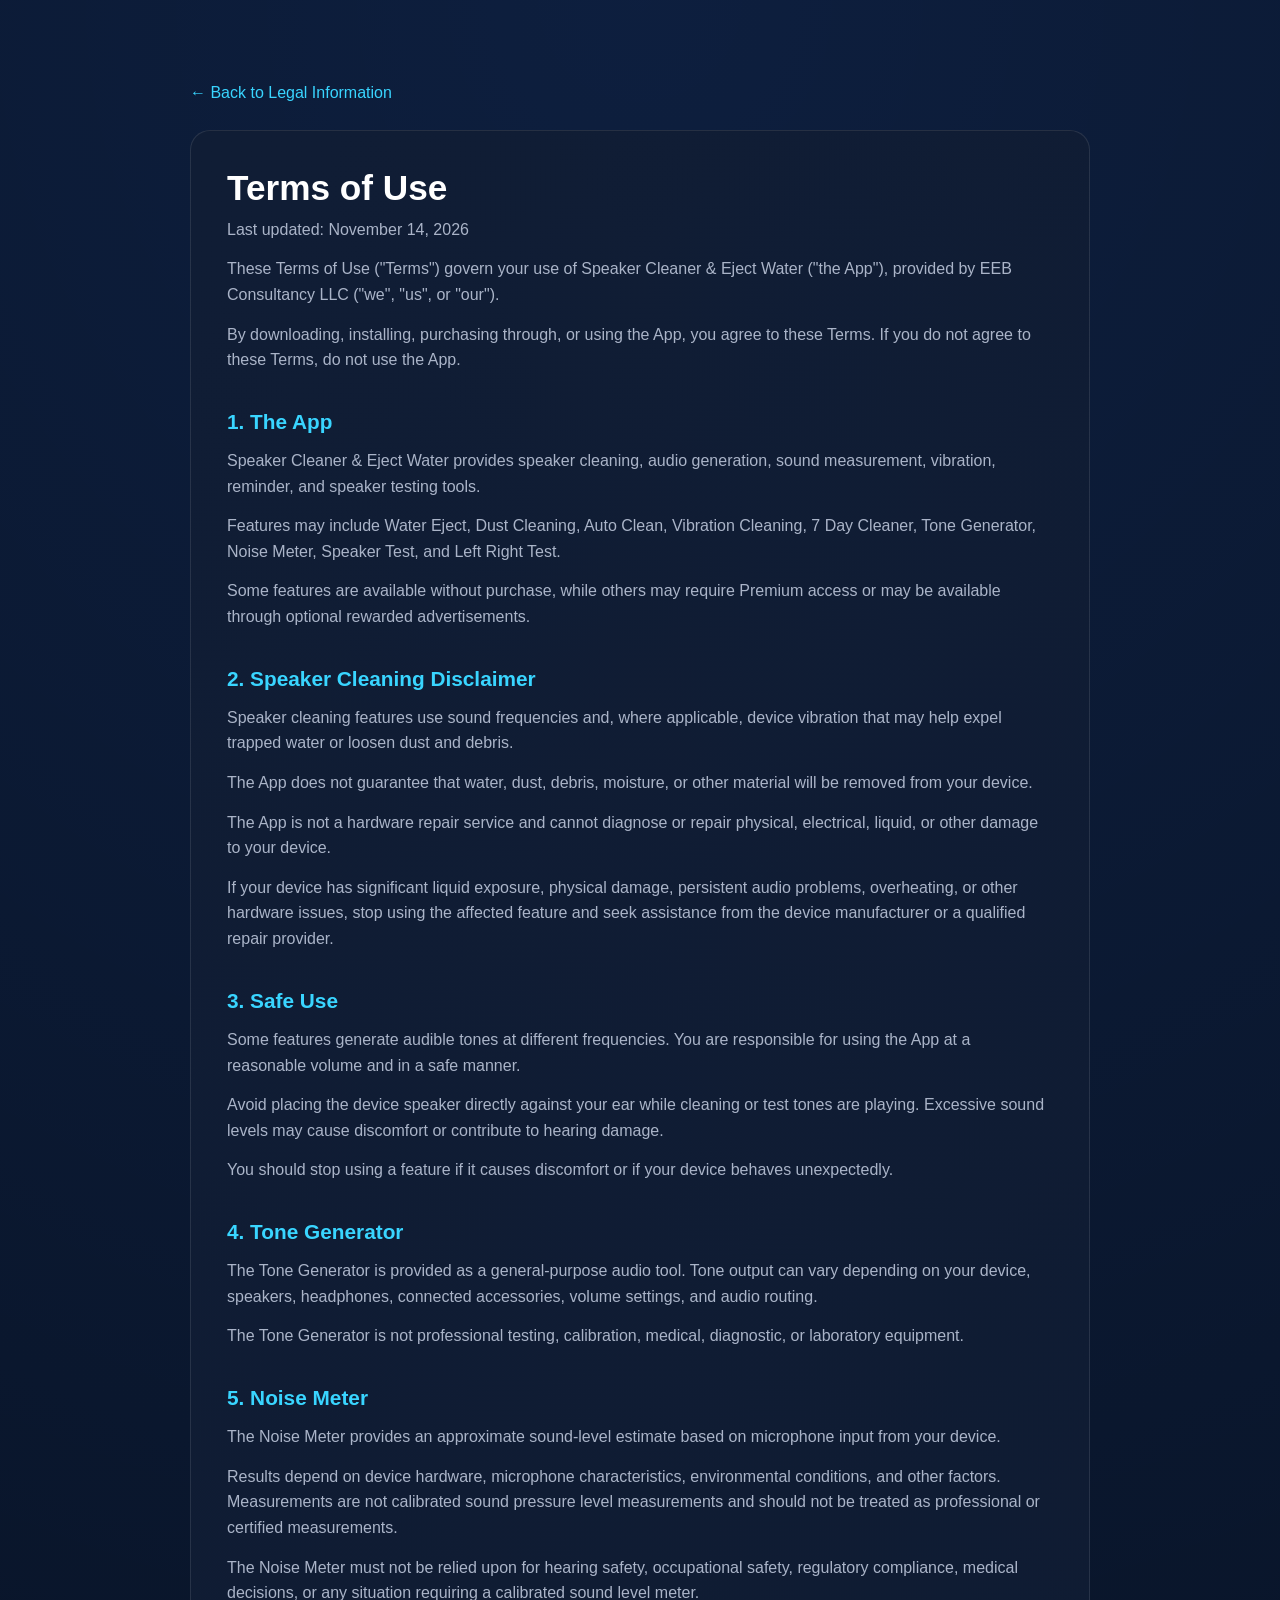
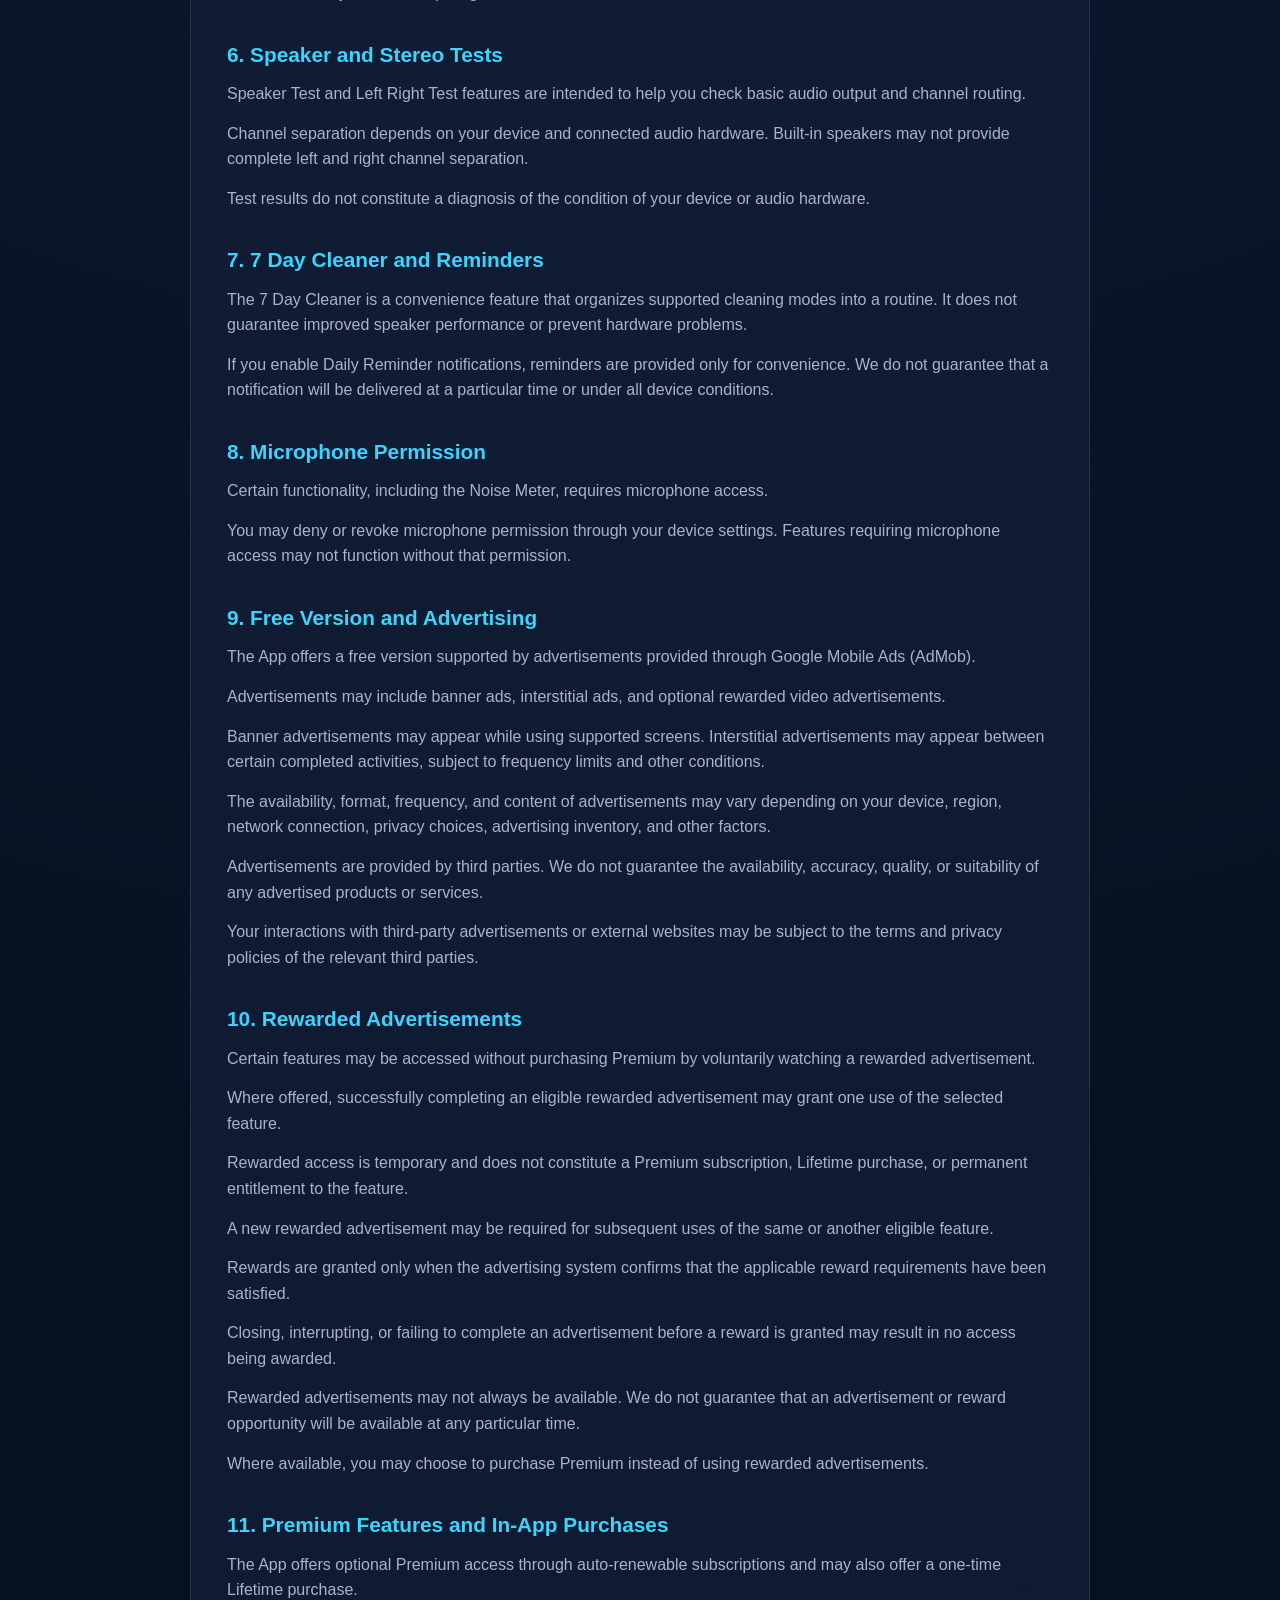
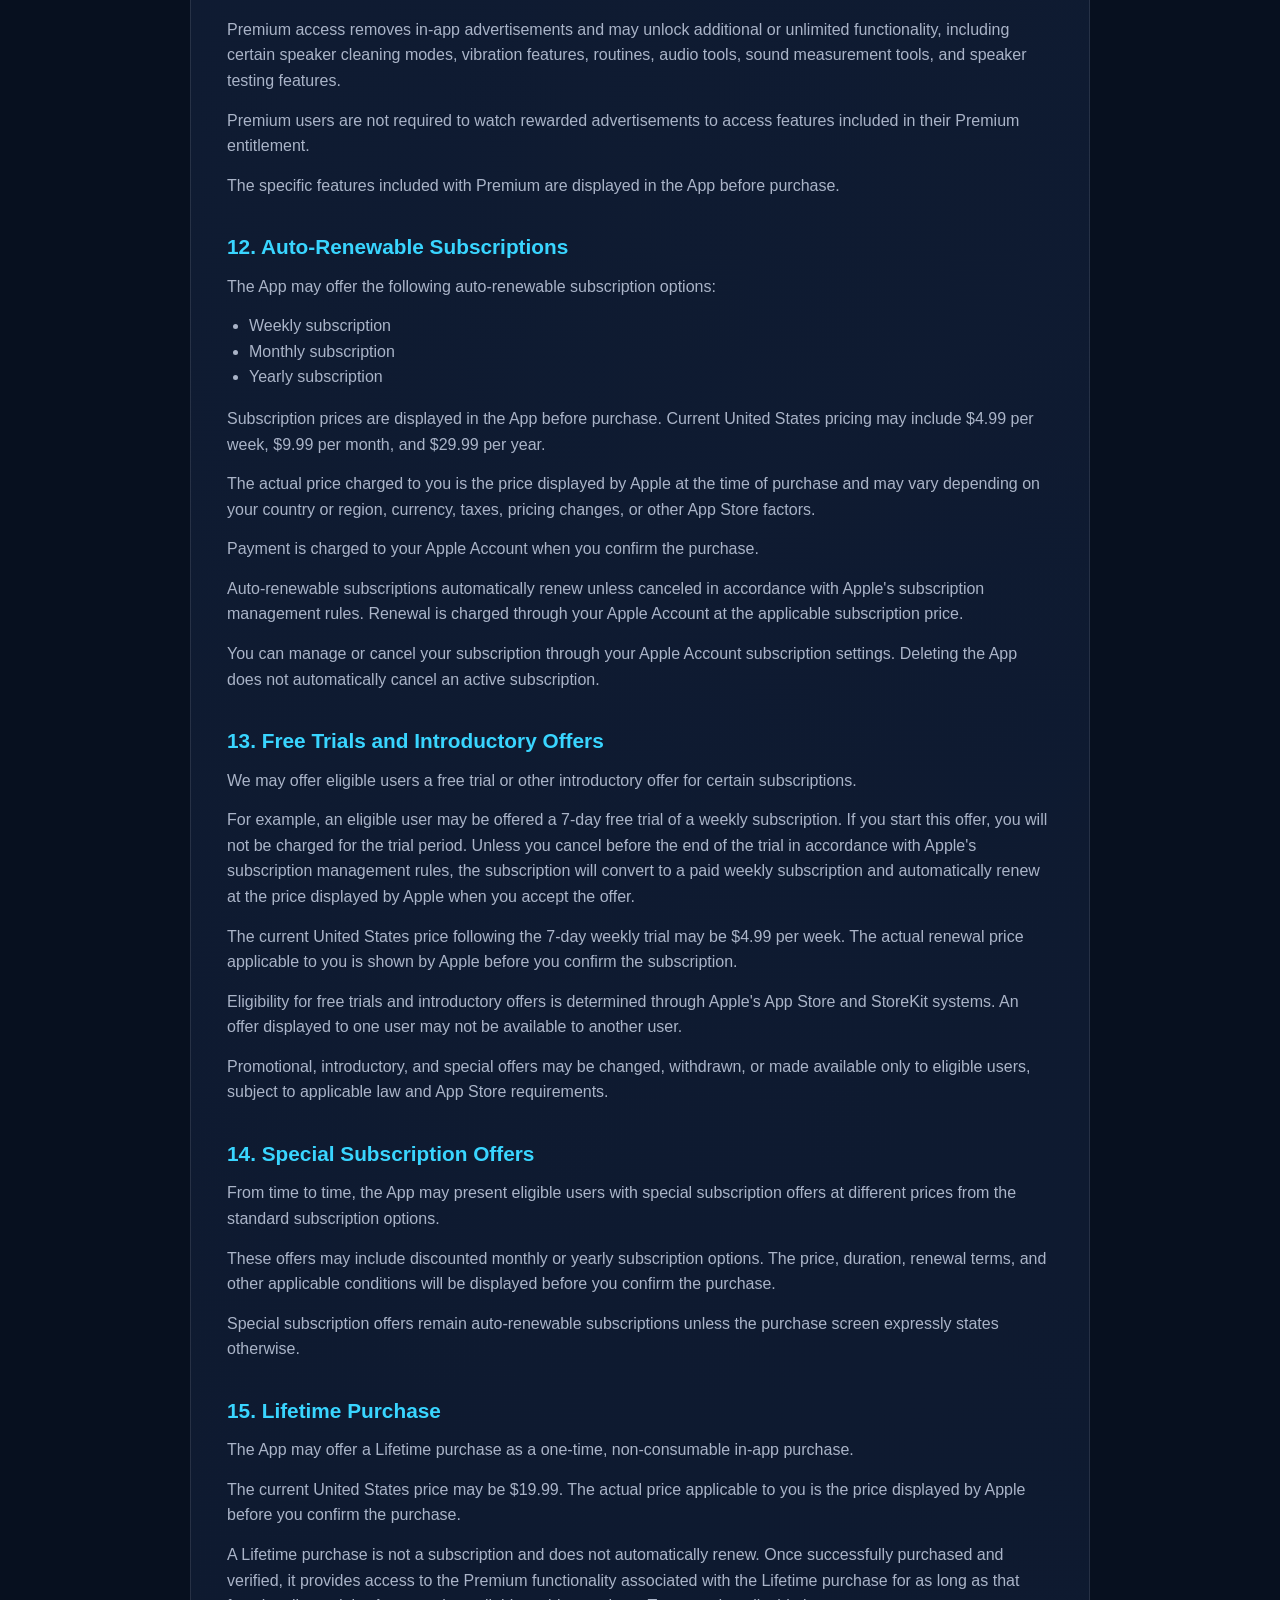
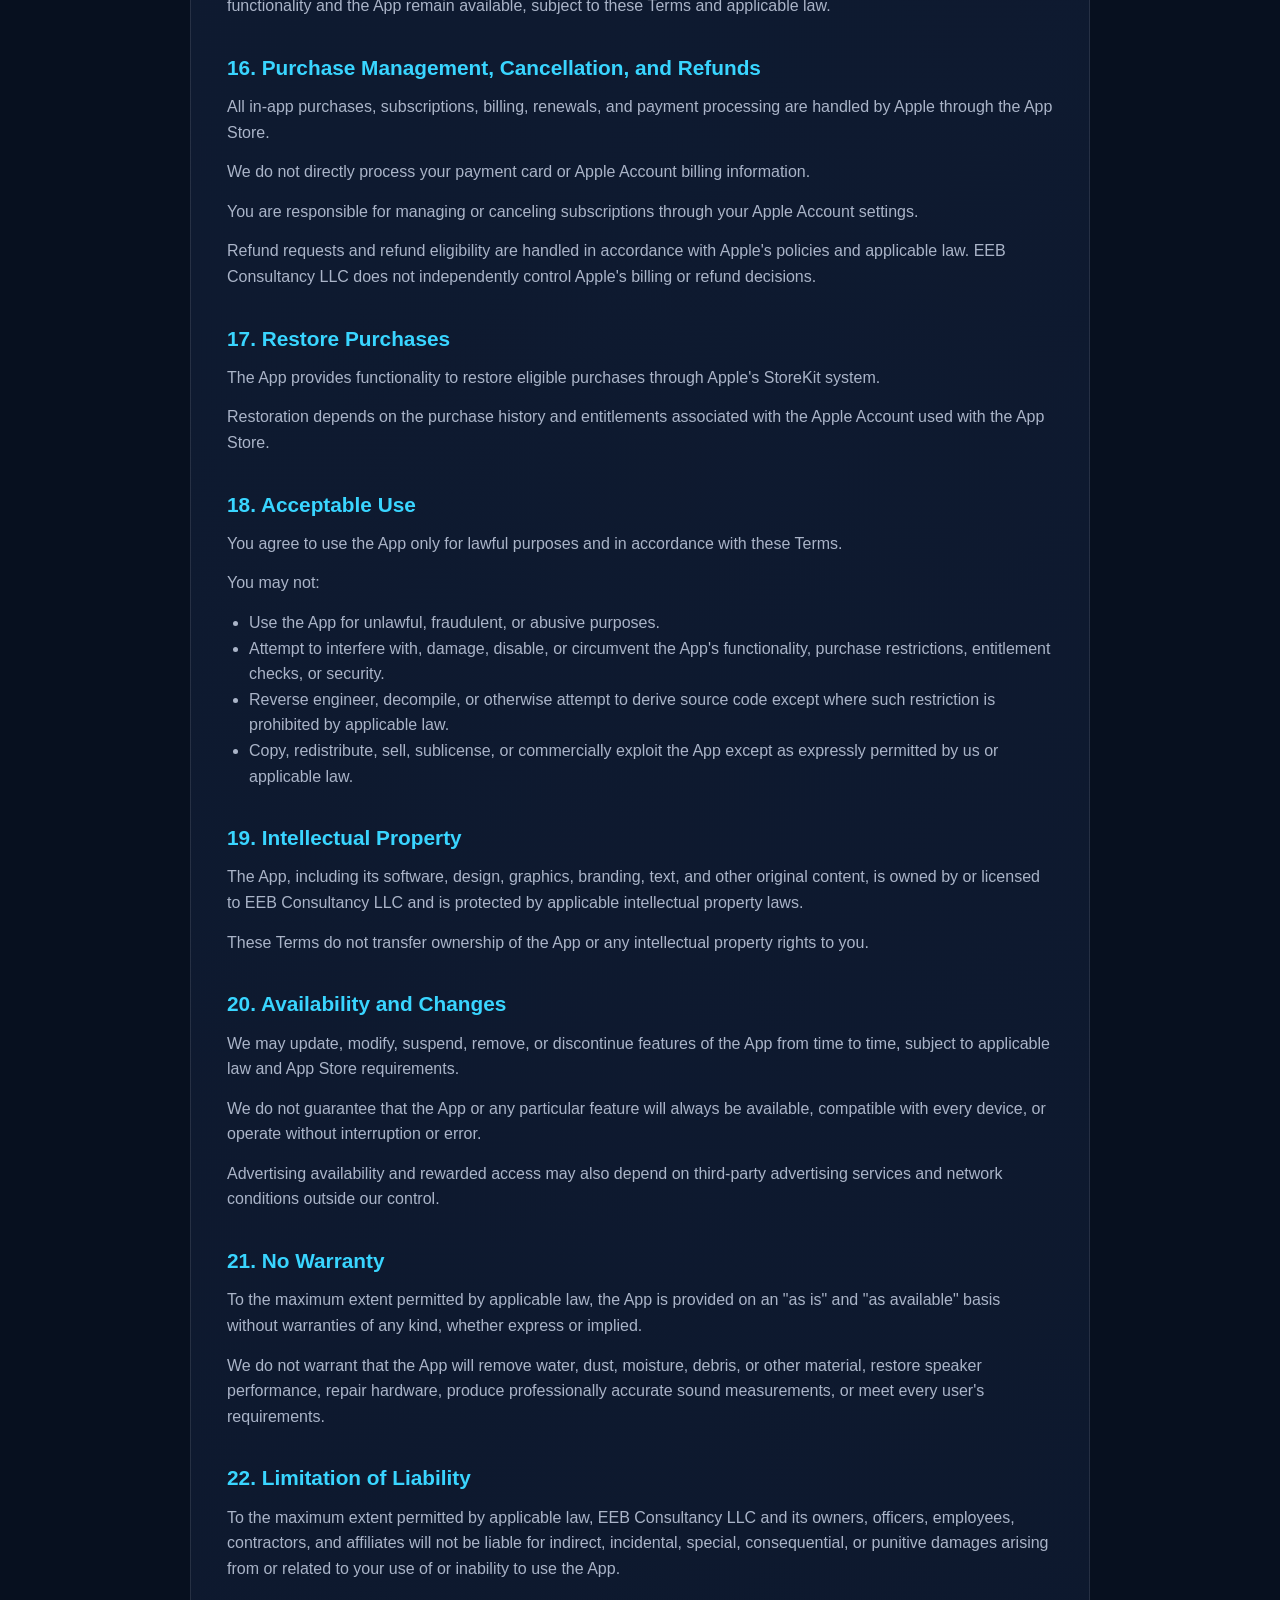
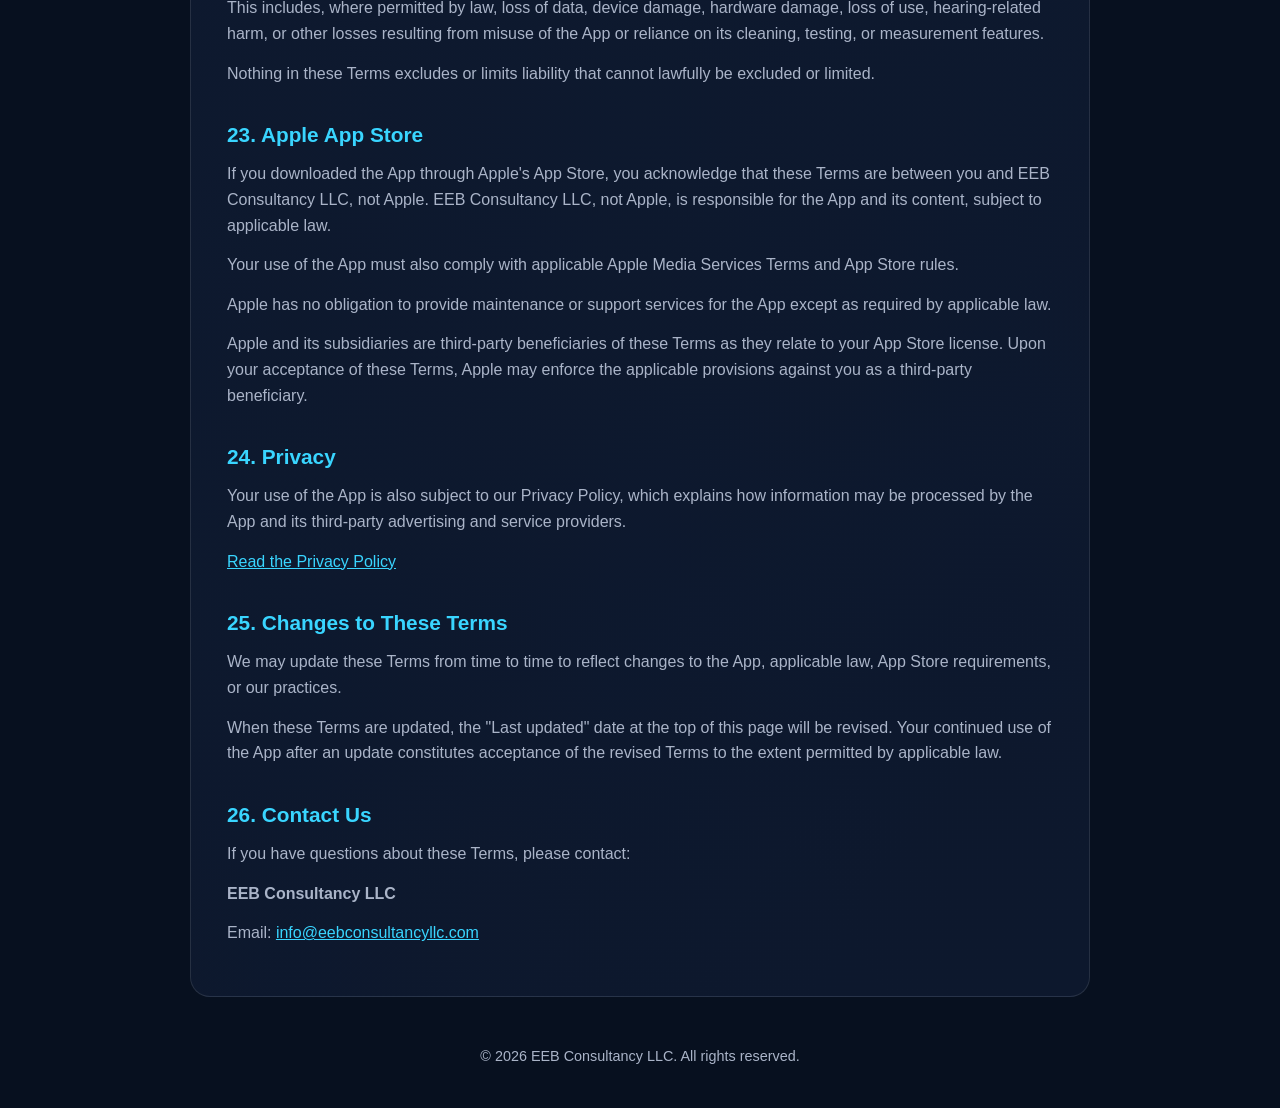
==== commit 2162cf1b: "Correct contact email to info@eebconsultancyllc.com Co-Authored-By: Claude Sonnet 5.5 <noreply@anthr" ====
--- a/terms.html
+++ b/terms.html
@@ -593,7 +593,7 @@
 
       <p>
         Email:
-        <a href="mailto:info@eebconsultancy.com">info@eebconsultancy.com</a>
+        <a href="mailto:info@eebconsultancyllc.com">info@eebconsultancyllc.com</a>
       </p>
     </article>
 
